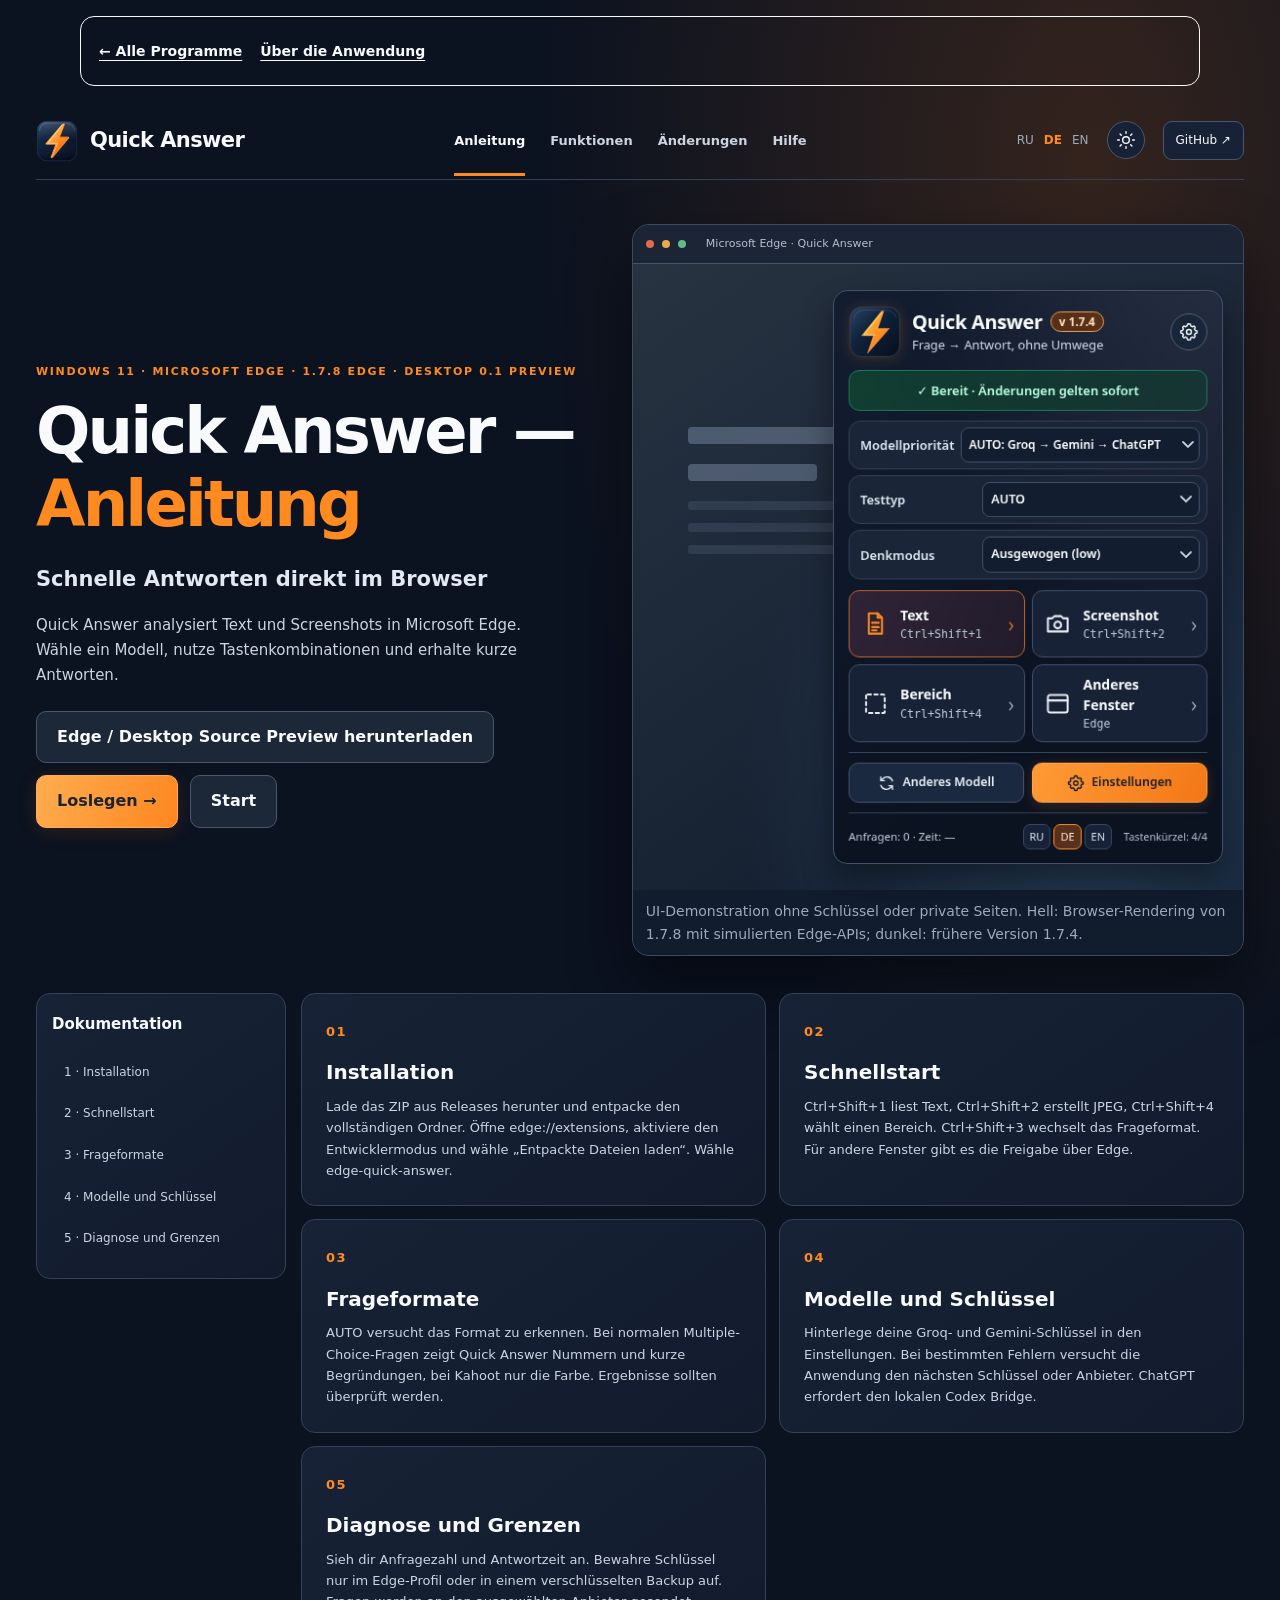
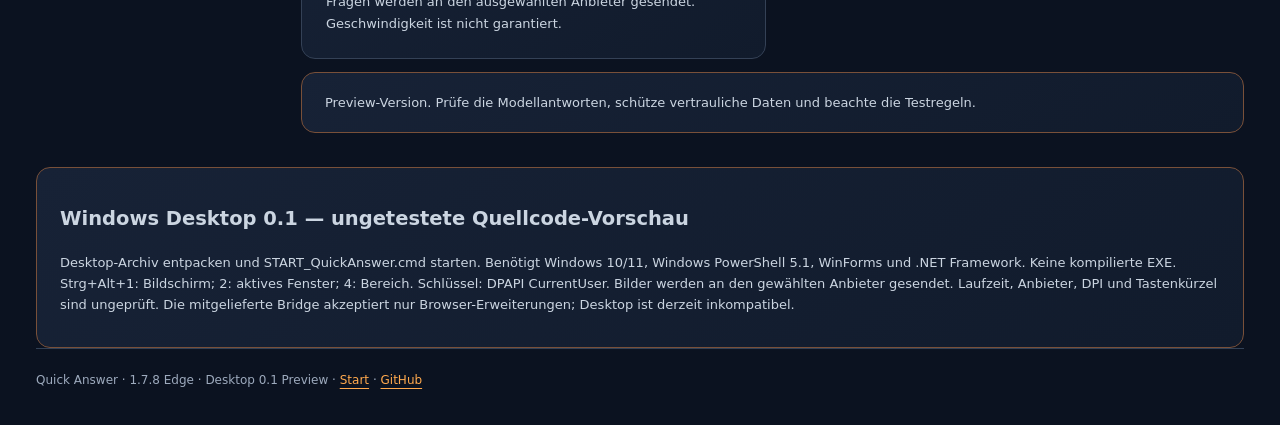
==== docs/Guide-de.html @ b9d73f93 "Keep guide generation stable across repeated builds" ====
<!doctype html><html lang="de" data-theme="dark"><head><meta charset="utf-8"><meta name="viewport" content="width=device-width,initial-scale=1"><meta name="color-scheme" content="dark light"><meta name="description" content="Quick Answer: Microsoft Edge browser assistant with Groq, Gemini and optional Codex fallback."><title>Quick Answer — Anleitung</title><link rel="icon" href="assets/app-icon.png"><link rel="stylesheet" href="assets/site.css?v=20261015-corners"><link rel="stylesheet" href="guide-polish.css?v=20261022"></head><body>
<!-- guide-polish:start --><aside class="guide-tools"><nav aria-label="Navigation"><a href="https://popovantondev.github.io/popovantondev/index-de.html">← Alle Programme</a><a href="index-de.html">Über die Anwendung</a></nav></aside><!-- guide-polish:end -->
<div class="shell"><nav class="site-nav" aria-label="Navigation"><a class="logo" href="index-de.html"><img src="assets/app-icon.png" alt=""><span>Quick Answer</span></a><div class="nav-links"><a href="Guide-de.html" aria-current="page">Anleitung</a><a href="index-de.html#features" >Funktionen</a><a href="https://github.com/popovantondev/QuickAnswer/blob/main/CHANGELOG.md">Änderungen</a><a href="https://github.com/popovantondev/QuickAnswer/issues">Hilfe</a></div><div class="nav-right"><div class="languages"><a href="Guide-ru.html" lang="ru" >RU</a><a href="Guide-de.html" lang="de" aria-current="page">DE</a><a href="Guide-en.html" lang="en" >EN</a></div><button type="button" id="theme-toggle" aria-label="Toggle theme"><svg class="theme-sun" viewBox="0 0 24 24" fill="none" stroke="currentColor" stroke-width="1.7" stroke-linecap="round" aria-hidden="true"><circle cx="12" cy="12" r="4"/><path d="M12 2v2m0 16v2M2 12h2m16 0h2M4.93 4.93l1.42 1.42m11.3 11.3 1.42 1.42M4.93 19.07l1.42-1.42m11.3-11.3 1.42-1.42"/></svg><svg class="theme-moon" viewBox="0 0 24 24" fill="none" stroke="currentColor" stroke-width="1.7" stroke-linecap="round" stroke-linejoin="round" aria-hidden="true"><path d="M20.6 14.1A8.8 8.8 0 0 1 9.9 3.4 8.8 8.8 0 1 0 20.6 14.1Z"/></svg></button><a class="github" href="https://github.com/popovantondev/QuickAnswer">GitHub ↗</a></div></nav><main><section class="hero hero-guide"><div class="hero-copy"><p class="eyebrow">Windows 11 · Microsoft Edge · 1.7.8 Edge · Desktop 0.1 Preview</p><h1>Quick Answer —<br><em>Anleitung</em></h1><p class="subtitle">Schnelle Antworten direkt im Browser</p><p class="intro">Quick Answer analysiert Text und Screenshots in Microsoft Edge. Wähle ein Modell, nutze Tastenkombinationen und erhalte kurze Antworten.</p><div class="cta-row"><a class="cta secondary" href="https://github.com/popovantondev/QuickAnswer/releases/tag/v1.7.8-desktop-0.1-preview">Edge / Desktop Source Preview herunterladen</a><a class="cta primary" href="#step-1">Loslegen →</a><a class="cta secondary" href="index-de.html">Start</a></div></div><figure class="browser-preview"><div class="browser-top"><i></i><i></i><i></i><span>Microsoft Edge · Quick Answer</span></div><div class="browser-background"><div class="fake-page"><div class="fake-bar"></div><div class="fake-bar short"></div><div class="fake-line"></div><div class="fake-line"></div><div class="fake-line short"></div></div><div class="popup-preview"><img class="preview-dark" loading="lazy" src="assets/screenshots/popup-de.png" alt="Quick Answer popup de"><img class="preview-light" loading="lazy" src="assets/screenshots/popup-de-light.png" alt="Quick Answer popup de"></div></div><figcaption>UI-Demonstration ohne Schlüssel oder private Seiten. Hell: Browser-Rendering von 1.7.8 mit simulierten Edge-APIs; dunkel: frühere Version 1.7.4.</figcaption></figure></section><div class="guide-layout"><aside class="toc guide-toc"><h3>Dokumentation</h3><a href="#step-1">1 · Installation</a><a href="#step-2">2 · Schnellstart</a><a href="#step-3">3 · Frageformate</a><a href="#step-4">4 · Modelle und Schlüssel</a><a href="#step-5">5 · Diagnose und Grenzen</a></aside><div class="steps"><section class="guide-step" id="step-1"><span class="step-number">01</span><h2 id="section-1">Installation</h2><p>Lade das ZIP aus Releases herunter und entpacke den vollständigen Ordner. Öffne edge://extensions, aktiviere den Entwicklermodus und wähle „Entpackte Dateien laden“. Wähle edge-quick-answer.</p></section><section class="guide-step" id="step-2"><span class="step-number">02</span><h2 id="section-2">Schnellstart</h2><p>Ctrl+Shift+1 liest Text, Ctrl+Shift+2 erstellt JPEG, Ctrl+Shift+4 wählt einen Bereich. Ctrl+Shift+3 wechselt das Frageformat. Für andere Fenster gibt es die Freigabe über Edge.</p></section><section class="guide-step" id="step-3"><span class="step-number">03</span><h2 id="section-3">Frageformate</h2><p>AUTO versucht das Format zu erkennen. Bei normalen Multiple-Choice-Fragen zeigt Quick Answer Nummern und kurze Begründungen, bei Kahoot nur die Farbe. Ergebnisse sollten überprüft werden.</p></section><section class="guide-step" id="step-4"><span class="step-number">04</span><h2 id="section-4">Modelle und Schlüssel</h2><p>Hinterlege deine Groq- und Gemini-Schlüssel in den Einstellungen. Bei bestimmten Fehlern versucht die Anwendung den nächsten Schlüssel oder Anbieter. ChatGPT erfordert den lokalen Codex Bridge.</p></section><section class="guide-step" id="step-5"><span class="step-number">05</span><h2 id="section-5">Diagnose und Grenzen</h2><p>Sieh dir Anfragezahl und Antwortzeit an. Bewahre Schlüssel nur im Edge-Profil oder in einem verschlüsselten Backup auf. Fragen werden an den ausgewählten Anbieter gesendet. Geschwindigkeit ist nicht garantiert.</p></section><div class="notice">Preview-Version. Prüfe die Modellantworten, schütze vertrauliche Daten und beachte die Testregeln.</div></div></div><section class="notice"><h2 id="section-6">Windows Desktop 0.1 — ungetestete Quellcode-Vorschau</h2><p>Desktop-Archiv entpacken und START_QuickAnswer.cmd starten. Benötigt Windows 10/11, Windows PowerShell 5.1, WinForms und .NET Framework. Keine kompilierte EXE. Strg+Alt+1: Bildschirm; 2: aktives Fenster; 4: Bereich. Schlüssel: DPAPI CurrentUser. Bilder werden an den gewählten Anbieter gesendet. Laufzeit, Anbieter, DPI und Tastenkürzel sind ungeprüft. Die mitgelieferte Bridge akzeptiert nur Browser-Erweiterungen; Desktop ist derzeit inkompatibel.</p></section></main><footer>Quick Answer · 1.7.8 Edge · Desktop 0.1 Preview · <a href="index-de.html">Start</a> · <a href="https://github.com/popovantondev/QuickAnswer">GitHub</a></footer></div><script src="assets/site.js"></script></body></html>
---- docs/assets/site.css ----
/* Quick Answer Orange Pulse · GitHub Pages, responsive RU/DE/EN */
:root{color-scheme:dark;--bg:#0b1220;--panel:#111c2e;--text:#f8fafc;--muted:#cbd5e1;--secondary:#9daabd;--line:#324156;--accent:#ff8a1f;--glow:#ffa94d}*{box-sizing:border-box}html{scroll-behavior:smooth}body{margin:0;background:radial-gradient(ellipse at 85% 8%,#34231d 0,transparent 36%),#0b1220;color:var(--text);font:16px/1.64 "Segoe UI Variable",Segoe UI,system-ui,sans-serif}a{color:var(--glow);text-underline-offset:4px}.shell{max-width:1380px;padding:0 36px;margin:auto}.site-nav{display:flex;align-items:center;justify-content:space-between;gap:22px;min-height:78px;border-bottom:1px solid var(--line)}.logo{display:flex;align-items:center;gap:12px;color:var(--text);text-decoration:none;font-size:21px;font-weight:770;letter-spacing:-.6px}.logo img{width:42px;height:42px}.nav-links,.nav-right,.languages{display:flex;align-items:center;gap:25px}.nav-links a{color:var(--muted);text-decoration:none;font-weight:550;font-size:13px}.nav-links a[aria-current]{color:var(--text);border-bottom:3px solid var(--accent);padding:25px 0 22px}.languages{gap:10px}.languages a{color:var(--secondary);font-size:12px;text-decoration:none}.languages a[aria-current]{color:var(--accent);font-weight:800}.nav-right{gap:18px}.nav-right button,.github{padding:9px 12px;border-radius:9px;border:1px solid #4b586b;background:#182237;color:var(--text);font:inherit;font-size:12px;text-decoration:none;cursor:pointer}.nav-right button{font-size:16px}.hero{padding:57px 0 36px;display:grid;grid-template-columns: minmax(0,.95fr) minmax(0,1.05fr);gap:42px;align-items:center}.eyebrow{font-size:11px;font-weight:850;letter-spacing:.15em;color:var(--accent);text-transform:uppercase}h1{font-size:clamp(38px,5vw,66px);line-height:1.13;letter-spacing:-.045em;margin:14px 0 22px;font-weight:800}h1 em{font-style:normal;color:var(--accent)}.subtitle{font-size:21px;font-weight:630;color:#e2e9f2;margin:0 0 17px}.intro{font-size:15px;color:var(--muted);margin:0;max-width:53ch}.cta-row{display:flex;gap:10px;align-items:center;flex-wrap:wrap;margin-top:24px}.cta{display:inline-flex;justify-content:center;align-items:center;gap:6px;padding:12px 20px;text-decoration:none;font-weight:760;border-radius:10px;border:1px solid #49576a}.cta.primary{background:linear-gradient(110deg,#ffad4f,#ff8620);color:#1b2432;border-color:#ffaa54;box-shadow:0 4px 20px #ff790d24}.cta.secondary{background:#1c2738;color:var(--text)}.small-note{color:var(--secondary);font-size:11px;max-width:62ch;margin-top:17px}.browser-preview{margin:0;border:1px solid #3f4b5c;border-radius:17px;overflow:hidden;background:#142136;box-shadow:0 28px 56px #02050b90}.browser-top{display:flex;align-items:center;gap:8px;border-bottom:1px solid #455168;height:39px;padding:0 13px;background:#1b2535}.browser-top i{border-radius:50%;width:8px;height:8px;background:#e56a49}.browser-top i:nth-child(2){background:#e8ab46}.browser-top i:nth-child(3){background:#60bc87}.browser-top span{margin-left:12px;font-size:11px;color:#b4bfd1}.browser-background{position:relative;min-height:450px;padding:26px 20px;display:flex;justify-content:flex-end;align-items:center;background:radial-gradient(ellipse at 75% 85%,#273e59,transparent 55%),linear-gradient(145deg,#283342,#0d1829)}.browser-background>img{width: min(390px,77%);height:auto;border-radius:12px;box-shadow:0 16px 30px #0006;z-index:1}.fake-page{position:absolute;left:9%;top:26%;width:47%;opacity:.55}.fake-bar{height:17px;border-radius:4px;background:#71819a;max-width:82%;margin-bottom:20px}.fake-bar.short{width:45%}.fake-line{height:9px;margin-bottom:13px;background:#62738c;opacity:.45;border-radius:3px}.fake-line.short{width:60%}figcaption{font-size:10px;color:var(--secondary);padding:10px 13px;background:#111c2d}.features{display:grid;grid-template-columns:repeat(5,minmax(0,1fr));gap:12px;padding:23px 0 30px}.feature-card,.toc,.intro-card,.guide-step,.notice{background:linear-gradient(145deg,#172236,#111b2c);border:1px solid #344156;border-radius:14px}.feature-card{padding:22px;min-height:195px;position:relative}.feature-icon{display:flex;align-items:center;justify-content:center;width:38px;height:38px;border-radius:9px;color:var(--accent);font-size:26px;background:#332622}.feature-card h3{font-size:15px;margin:14px 0 8px}.feature-card p{font-size:12px;color:var(--muted);margin:0}.feature-arrow{position:absolute;bottom:13px;right:17px;color:var(--secondary);font-size:22px}.home-docs,.guide-layout{display:grid;grid-template-columns:250px minmax(0,1fr);gap:15px;margin:1px 0 34px}.toc{padding:18px 15px;align-self:start}.toc h3{font-size:15px;margin:0 0 15px}.toc a{display:block;border-radius:8px;padding:11px 12px;text-decoration:none;font-size:12px;color:var(--muted)}.toc a:hover,.toc a:focus-visible{background:#3a2b2b;color:var(--glow)}.intro-card{padding:25px 29px}.intro-card h2{font-size:30px;margin:7px 0 12px}.intro-card p{font-size:14px;color:var(--muted)}.intro-card .cta{margin-top:13px}.hero-guide{padding-top:44px}.guide-toc{position:sticky;top:12px}.steps{display:grid;grid-template-columns:1fr 1fr;gap:13px}.guide-step{padding:24px;scroll-margin-top:28px}.guide-step h2{font-size:20px;margin:12px 0 7px}.guide-step p{font-size:13px;color:var(--muted);margin:0}.step-number{color:var(--orange,#ff8a1f);font-size:13px;font-weight:850;letter-spacing:.12em}.notice{padding:19px 23px;grid-column:1/-1;color:var(--muted);font-size:13px;border-color:#795039}footer{border-top:1px solid var(--line);color:var(--secondary);font-size:12px;padding:22px 0 34px}button:focus-visible,a:focus-visible{outline:2px solid var(--glow);outline-offset:4px}html[data-theme=light]{color-scheme:light;--bg:#f2f4f8;--panel:#fff;--text:#172236;--muted:#48576c;--secondary:#66758a;--line:#c5ceda}html[data-theme=light] body{background:#f3f5f9}html[data-theme=light] .subtitle{color:#293a51}html[data-theme=light] .feature-card,html[data-theme=light] .toc,html[data-theme=light] .intro-card,html[data-theme=light] .guide-step,html[data-theme=light] .notice{background:#fff;border-color:#d6dce5}html[data-theme=light] .site-nav .nav-links a{color:#42526b}html[data-theme=light] .site-nav .nav-links a[aria-current]{color:#172236}html[data-theme=light] .github,html[data-theme=light] .nav-right button{background:#fff;color:#24374f;border-color:#bec7d4}html[data-theme=light] .cta.secondary{background:#fff;color:#1e3049}html[data-theme=light] .feature-icon{background:#fff0df}html[data-theme=light] .toc a:hover{background:#fff0e0}html[data-theme=light] .intro-card h2{color:#192b41}@media(max-width:1120px){.features{grid-template-columns:repeat(3,minmax(0,1fr))}.site-nav{flex-wrap:wrap;padding:12px 0}.hero{gap:25px}.browser-background{min-height:340px}}@media(max-width:800px){.shell{padding:0 20px}.hero{grid-template-columns:1fr;padding-top:35px}.hero .browser-preview{max-width:590px}.features{grid-template-columns:repeat(2,minmax(0,1fr))}.home-docs,.guide-layout{grid-template-columns:1fr}.guide-toc{position:static}.nav-links{order:3;width:100%;justify-content:center}}@media(max-width:510px){.shell{padding:0 15px}.nav-links{gap:14px}.nav-links a{font-size:11px}.nav-right{gap:7px}.hero .browser-preview{display:none}.hero{padding-top:30px}.features,.steps{grid-template-columns:1fr}.notice{grid-column:auto}h1{font-size:40px}.feature-card{min-height:125px}}@media(prefers-reduced-motion:reduce){html{scroll-behavior:auto}}

/* Theme control and theme-matched demonstration frame. */
.nav-right #theme-toggle{display:grid;place-items:center;width:38px;height:38px;padding:0;border-radius:50%;transition:color .18s,background .18s,border-color .18s,transform .18s}
#theme-toggle svg{width:20px;height:20px;grid-area:1/1}
#theme-toggle:hover{color:var(--accent);border-color:var(--accent);transform:translateY(-1px)}
#theme-toggle .theme-moon{display:none}
.browser-background>.preview-light{display:none}
html[data-theme=light] #theme-toggle .theme-sun{display:none}
html[data-theme=light] #theme-toggle .theme-moon{display:block}
html[data-theme=light] .browser-background>.preview-dark{display:none}
html[data-theme=light] .browser-background>.preview-light{display:block}
html[data-theme=light] .browser-preview{background:#fff;border-color:#c8d1df;box-shadow:0 20px 48px #23364b16}
html[data-theme=light] .browser-top{background:#f8fafc;border-color:#d7dfea}
html[data-theme=light] .browser-top span{color:#596a80}
html[data-theme=light] .browser-background{background:radial-gradient(ellipse at 75% 85%,#fff4e4,transparent 65%),linear-gradient(145deg,#edf1f7,#fff)}
html[data-theme=light] .fake-bar{background:#bdc8d8}
html[data-theme=light] .fake-line{background:#c8d2df}
html[data-theme=light] figcaption{background:#f8fafc;color:#596a80}
html[data-theme=light] .browser-background>img{box-shadow:0 12px 28px #20345016}
@media(prefers-reduced-motion:reduce){.nav-right #theme-toggle{transition:none}}

/* A single clipped frame draws all four corners above both screenshot variants. */
.browser-background>.popup-preview{position:relative;width:min(390px,77%);flex:none;z-index:1;overflow:hidden;border-radius:14px;background:#172238;box-shadow:0 16px 30px #0006;isolation:isolate}
.popup-preview::after{content:"";position:absolute;inset:0;border:1px solid #43516a;border-radius:inherit;pointer-events:none;z-index:2}
.popup-preview>img{display:block;width:calc(100% + 2px);max-width:none;height:auto;margin:-1px;border-radius:0;box-shadow:none}
.popup-preview>.preview-light{display:none}
html[data-theme=light] .popup-preview{background:#f3f5f9;box-shadow:0 12px 28px #20345016}
html[data-theme=light] .popup-preview::after{border-color:#c5ceda}
html[data-theme=light] .popup-preview>.preview-dark{display:none}
html[data-theme=light] .popup-preview>.preview-light{display:block}

/* Responsive presentation polish. */

.cta-row{gap:12px}.cta-row a{min-height:44px;white-space:normal;overflow-wrap:anywhere}.small-note,figcaption{font-size:14px;line-height:1.6}.nav-links{flex-wrap:wrap}.site-nav>*{min-width:0}.hero-copy{min-width:0}.notice{overflow-wrap:anywhere;scroll-margin-top:24px}.notice .cta{margin-top:12px}
@media(max-width:800px){.site-nav{flex-wrap:wrap;gap:16px}.nav-right{flex-wrap:wrap}.hero h1{overflow-wrap:anywhere}.nav-links a{min-height:44px;display:inline-flex;align-items:center}}
---- docs/guide-polish.css ----
.guide-tools{box-sizing:border-box;max-width:1120px;margin:16px auto;padding:12px 18px;font:14px/1.6 system-ui,sans-serif;border:1px solid currentColor;border-radius:14px;color:inherit}
.guide-tools nav{display:flex;gap:10px 18px;align-items:center;flex-wrap:wrap;background:none;padding:0;margin:0}
.guide-tools a{display:inline-flex;align-items:center;min-height:44px;color:inherit;background:transparent;text-underline-offset:4px;font-weight:600}
.guide-tools details{margin-top:8px}.guide-tools summary{cursor:pointer;min-height:44px;display:list-item;line-height:44px}.guide-tools ol{display:grid;grid-template-columns:repeat(2,minmax(0,1fr));gap:4px 24px;margin:8px 0;padding-left:22px}.guide-tools li{min-width:0;overflow-wrap:anywhere}
body img{max-width:100%;height:auto}body pre{max-width:100%;overflow:auto}body code{overflow-wrap:anywhere}body table{display:block;max-width:100%;overflow-x:auto}body h1,body h2,body h3,body p,body li{overflow-wrap:anywhere}
a:focus-visible,button:focus-visible,summary:focus-visible,input:focus-visible{outline:3px solid #e88930;outline-offset:4px}
.guide-full-image{display:block;max-width:100%;text-align:center}.guide-full-image img{object-fit:contain}
@media(max-width:760px){.guide-tools{margin:12px 14px;padding:10px 14px}.guide-tools ol{grid-template-columns:1fr}body .top{flex-wrap:wrap}body .hero figure{display:block!important}}
@media(prefers-reduced-motion:reduce){html{scroll-behavior:auto!important}*,*:before,*:after{animation:none!important;transition:none!important}}
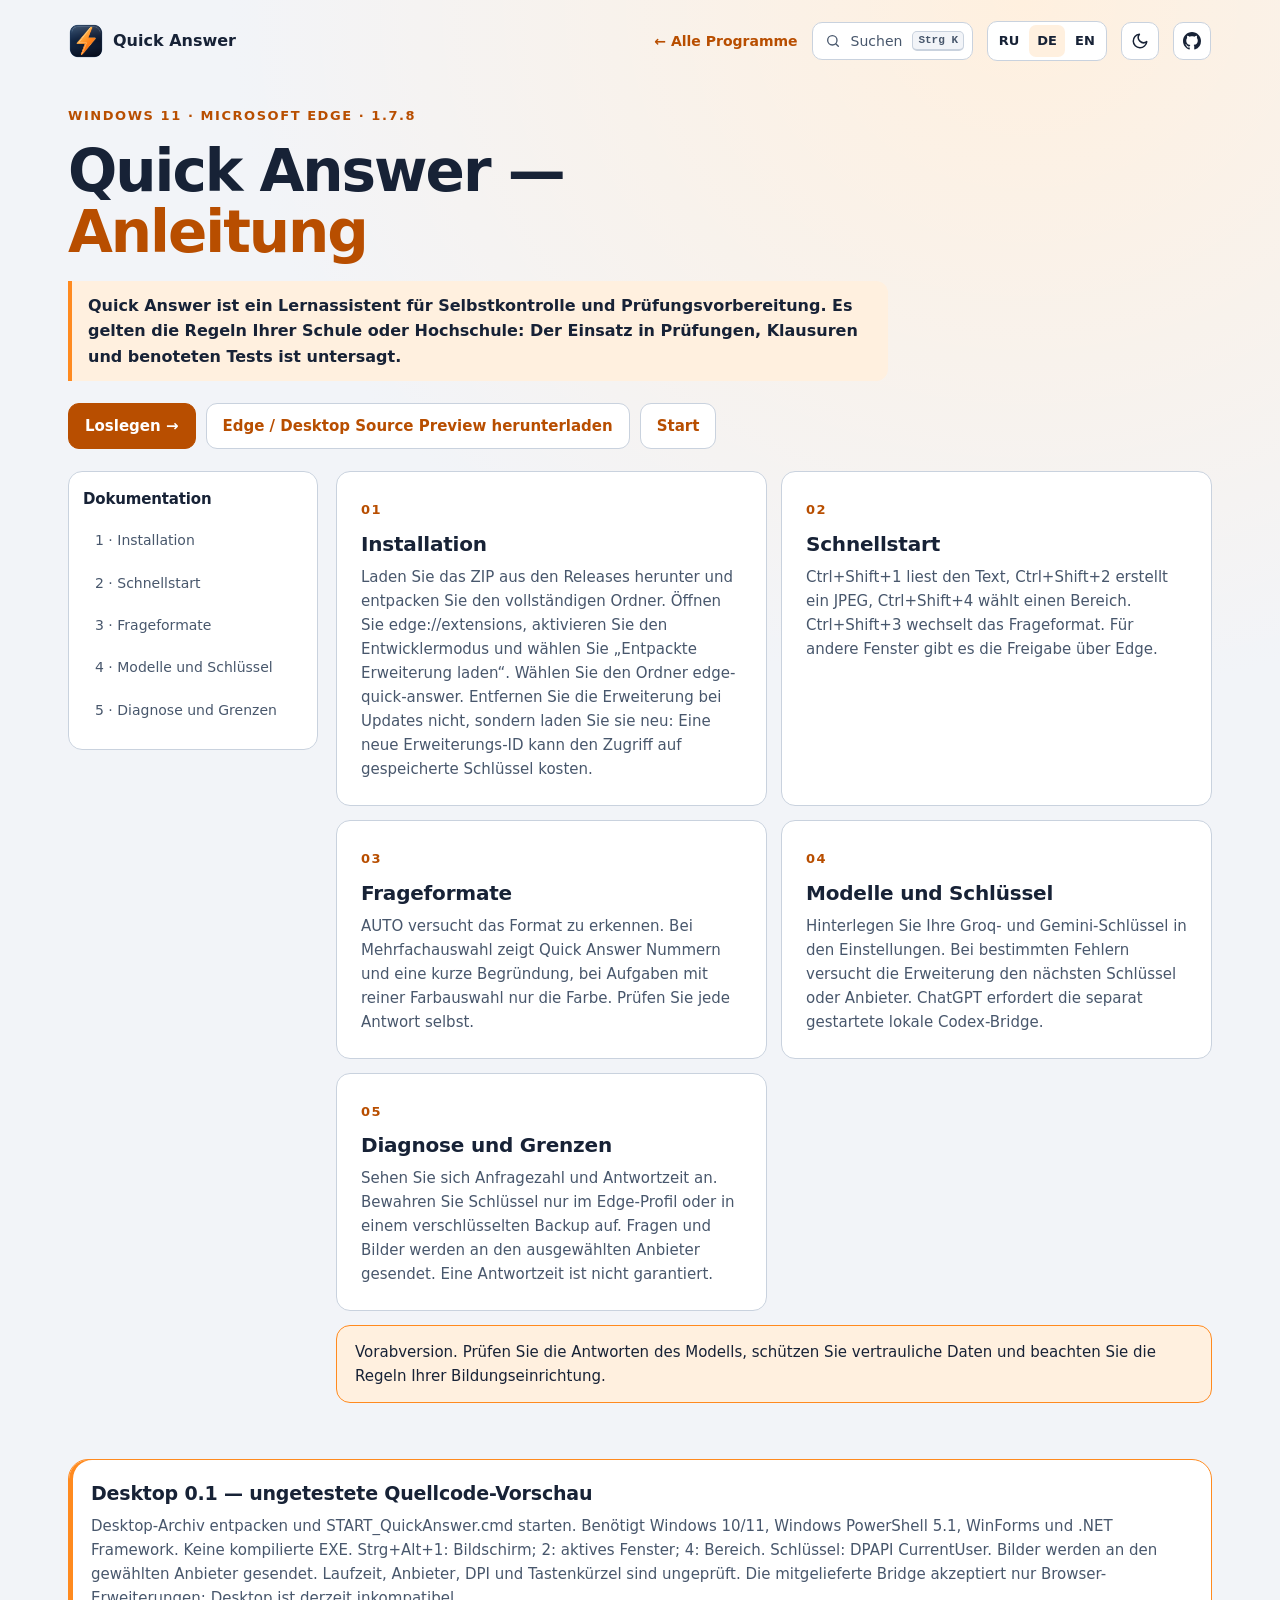
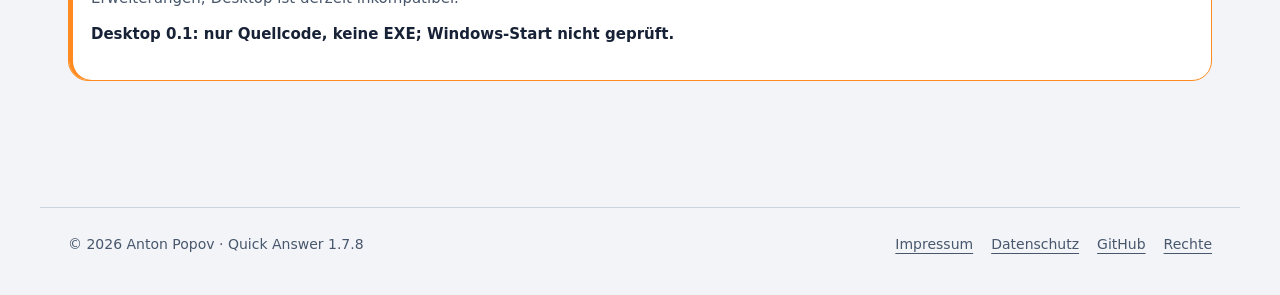
==== commit 993b71ba: "Polish project site and documentation - German root pages (index.html, README.md), English and Russi" ====
--- a/docs/Guide-de.html
+++ b/docs/Guide-de.html
@@ -1,3 +1,29 @@
-<!doctype html><html lang="de" data-theme="dark"><head><meta charset="utf-8"><meta name="viewport" content="width=device-width,initial-scale=1"><meta name="color-scheme" content="dark light"><meta name="description" content="Quick Answer: Microsoft Edge browser assistant with Groq, Gemini and optional Codex fallback."><title>Quick Answer — Anleitung</title><link rel="icon" href="assets/app-icon.png"><link rel="stylesheet" href="assets/site.css?v=20261015-corners"><link rel="stylesheet" href="guide-polish.css?v=20261022"></head><body>
-<!-- guide-polish:start --><aside class="guide-tools"><nav aria-label="Navigation"><a href="https://popovantondev.github.io/popovantondev/index-de.html">← Alle Programme</a><a href="index-de.html">Über die Anwendung</a></nav></aside><!-- guide-polish:end -->
-<div class="shell"><nav class="site-nav" aria-label="Navigation"><a class="logo" href="index-de.html"><img src="assets/app-icon.png" alt=""><span>Quick Answer</span></a><div class="nav-links"><a href="Guide-de.html" aria-current="page">Anleitung</a><a href="index-de.html#features" >Funktionen</a><a href="https://github.com/popovantondev/QuickAnswer/blob/main/CHANGELOG.md">Änderungen</a><a href="https://github.com/popovantondev/QuickAnswer/issues">Hilfe</a></div><div class="nav-right"><div class="languages"><a href="Guide-ru.html" lang="ru" >RU</a><a href="Guide-de.html" lang="de" aria-current="page">DE</a><a href="Guide-en.html" lang="en" >EN</a></div><button type="button" id="theme-toggle" aria-label="Toggle theme"><svg class="theme-sun" viewBox="0 0 24 24" fill="none" stroke="currentColor" stroke-width="1.7" stroke-linecap="round" aria-hidden="true"><circle cx="12" cy="12" r="4"/><path d="M12 2v2m0 16v2M2 12h2m16 0h2M4.93 4.93l1.42 1.42m11.3 11.3 1.42 1.42M4.93 19.07l1.42-1.42m11.3-11.3 1.42-1.42"/></svg><svg class="theme-moon" viewBox="0 0 24 24" fill="none" stroke="currentColor" stroke-width="1.7" stroke-linecap="round" stroke-linejoin="round" aria-hidden="true"><path d="M20.6 14.1A8.8 8.8 0 0 1 9.9 3.4 8.8 8.8 0 1 0 20.6 14.1Z"/></svg></button><a class="github" href="https://github.com/popovantondev/QuickAnswer">GitHub ↗</a></div></nav><main><section class="hero hero-guide"><div class="hero-copy"><p class="eyebrow">Windows 11 · Microsoft Edge · 1.7.8 Edge · Desktop 0.1 Preview</p><h1>Quick Answer —<br><em>Anleitung</em></h1><p class="subtitle">Schnelle Antworten direkt im Browser</p><p class="intro">Quick Answer analysiert Text und Screenshots in Microsoft Edge. Wähle ein Modell, nutze Tastenkombinationen und erhalte kurze Antworten.</p><div class="cta-row"><a class="cta secondary" href="https://github.com/popovantondev/QuickAnswer/releases/tag/v1.7.8-desktop-0.1-preview">Edge / Desktop Source Preview herunterladen</a><a class="cta primary" href="#step-1">Loslegen →</a><a class="cta secondary" href="index-de.html">Start</a></div></div><figure class="browser-preview"><div class="browser-top"><i></i><i></i><i></i><span>Microsoft Edge · Quick Answer</span></div><div class="browser-background"><div class="fake-page"><div class="fake-bar"></div><div class="fake-bar short"></div><div class="fake-line"></div><div class="fake-line"></div><div class="fake-line short"></div></div><div class="popup-preview"><img class="preview-dark" loading="lazy" src="assets/screenshots/popup-de.png" alt="Quick Answer popup de"><img class="preview-light" loading="lazy" src="assets/screenshots/popup-de-light.png" alt="Quick Answer popup de"></div></div><figcaption>UI-Demonstration ohne Schlüssel oder private Seiten. Hell: Browser-Rendering von 1.7.8 mit simulierten Edge-APIs; dunkel: frühere Version 1.7.4.</figcaption></figure></section><div class="guide-layout"><aside class="toc guide-toc"><h3>Dokumentation</h3><a href="#step-1">1 · Installation</a><a href="#step-2">2 · Schnellstart</a><a href="#step-3">3 · Frageformate</a><a href="#step-4">4 · Modelle und Schlüssel</a><a href="#step-5">5 · Diagnose und Grenzen</a></aside><div class="steps"><section class="guide-step" id="step-1"><span class="step-number">01</span><h2 id="section-1">Installation</h2><p>Lade das ZIP aus Releases herunter und entpacke den vollständigen Ordner. Öffne edge://extensions, aktiviere den Entwicklermodus und wähle „Entpackte Dateien laden“. Wähle edge-quick-answer.</p></section><section class="guide-step" id="step-2"><span class="step-number">02</span><h2 id="section-2">Schnellstart</h2><p>Ctrl+Shift+1 liest Text, Ctrl+Shift+2 erstellt JPEG, Ctrl+Shift+4 wählt einen Bereich. Ctrl+Shift+3 wechselt das Frageformat. Für andere Fenster gibt es die Freigabe über Edge.</p></section><section class="guide-step" id="step-3"><span class="step-number">03</span><h2 id="section-3">Frageformate</h2><p>AUTO versucht das Format zu erkennen. Bei normalen Multiple-Choice-Fragen zeigt Quick Answer Nummern und kurze Begründungen, bei Kahoot nur die Farbe. Ergebnisse sollten überprüft werden.</p></section><section class="guide-step" id="step-4"><span class="step-number">04</span><h2 id="section-4">Modelle und Schlüssel</h2><p>Hinterlege deine Groq- und Gemini-Schlüssel in den Einstellungen. Bei bestimmten Fehlern versucht die Anwendung den nächsten Schlüssel oder Anbieter. ChatGPT erfordert den lokalen Codex Bridge.</p></section><section class="guide-step" id="step-5"><span class="step-number">05</span><h2 id="section-5">Diagnose und Grenzen</h2><p>Sieh dir Anfragezahl und Antwortzeit an. Bewahre Schlüssel nur im Edge-Profil oder in einem verschlüsselten Backup auf. Fragen werden an den ausgewählten Anbieter gesendet. Geschwindigkeit ist nicht garantiert.</p></section><div class="notice">Preview-Version. Prüfe die Modellantworten, schütze vertrauliche Daten und beachte die Testregeln.</div></div></div><section class="notice"><h2 id="section-6">Windows Desktop 0.1 — ungetestete Quellcode-Vorschau</h2><p>Desktop-Archiv entpacken und START_QuickAnswer.cmd starten. Benötigt Windows 10/11, Windows PowerShell 5.1, WinForms und .NET Framework. Keine kompilierte EXE. Strg+Alt+1: Bildschirm; 2: aktives Fenster; 4: Bereich. Schlüssel: DPAPI CurrentUser. Bilder werden an den gewählten Anbieter gesendet. Laufzeit, Anbieter, DPI und Tastenkürzel sind ungeprüft. Die mitgelieferte Bridge akzeptiert nur Browser-Erweiterungen; Desktop ist derzeit inkompatibel.</p></section></main><footer>Quick Answer · 1.7.8 Edge · Desktop 0.1 Preview · <a href="index-de.html">Start</a> · <a href="https://github.com/popovantondev/QuickAnswer">GitHub</a></footer></div><script src="assets/site.js"></script></body></html>+<!doctype html>
+<html lang="de"><head><meta charset="utf-8"><meta name="viewport" content="width=device-width,initial-scale=1"><meta name="color-scheme" content="light dark"><meta name="description" content="Quick Answer ist ein Lernassistent für Selbstkontrolle und Prüfungsvorbereitung in Microsoft Edge."><title>Quick Answer — Anleitung</title>
+<link rel="icon" href="assets/app-icon.png">
+<script src="assets/kit/kit-theme.js"></script>
+<link rel="stylesheet" href="assets/kit/kit.css?v=2026.11.05-1">
+<link rel="stylesheet" href="assets/site.css?v=2026.11.05-1">
+<script src="assets/kit/programs.js?v=2026.11.05-1" defer></script>
+<script src="assets/kit/kit.js?v=2026.11.05-1" defer></script>
+</head>
+<body class="ppk-page">
+<a class="ppk-skip" href="#main">Zum Inhalt</a>
+<div class="ppk-nav-wrap" id="ppk-nav-wrap">
+<nav class="ppk-nav" aria-label="Hauptnavigation"><a class="ppk-brand" href="index.html"><img src="assets/app-icon.png" alt="" width="34" height="34"><span>Quick Answer</span></a><span class="ppk-spacer"></span><a class="ppk-back" href="https://popovantondev.github.io/popovantondev/index.html">← Alle Programme</a><button class="ppk-search-btn" type="button" data-ppk-open-search aria-label="Programme durchsuchen"><span>Suchen</span><kbd>Strg K</kbd></button><div class="ppk-langs"><a href="Guide-ru.html" lang="ru" hreflang="ru">RU</a><a href="Guide-de.html" lang="de" hreflang="de" aria-current="page">DE</a><a href="Guide-en.html" lang="en" hreflang="en">EN</a></div><button class="ppk-icon-btn ppk-theme-btn" type="button" data-ppk-theme aria-label="Farbschema wechseln"></button><a class="ppk-icon-btn ppk-gh-btn" href="https://github.com/popovantondev/QuickAnswer" aria-label="GitHub"></a></nav>
+</div>
+<main class="ppk-shell qa-guide" id="main">
+<header class="qa-guide-head"><p class="qa-kicker">Windows 11 · Microsoft Edge · 1.7.8</p>
+<h1>Quick Answer —<br><em>Anleitung</em></h1>
+<p class="qa-rules">Quick Answer ist ein Lernassistent für Selbstkontrolle und Prüfungsvorbereitung. Es gelten die Regeln Ihrer Schule oder Hochschule: Der Einsatz in Prüfungen, Klausuren und benoteten Tests ist untersagt.</p>
+<div class="ppk-actions"><a class="ppk-btn ppk-btn-primary" href="#step-1">Loslegen →</a><a class="ppk-btn" href="https://github.com/popovantondev/QuickAnswer/releases/tag/v1.7.8-desktop-0.1-preview">Edge / Desktop Source Preview herunterladen</a><a class="ppk-btn" href="index.html">Start</a></div></header>
+<div class="qa-guide-layout"><aside class="qa-toc" aria-label="Dokumentation"><h2>Dokumentation</h2><a href="#step-1">1 · Installation</a><a href="#step-2">2 · Schnellstart</a><a href="#step-3">3 · Frageformate</a><a href="#step-4">4 · Modelle und Schlüssel</a><a href="#step-5">5 · Diagnose und Grenzen</a></aside>
+<div class="qa-steps"><section class="qa-step" id="step-1"><span class="qa-step-no">01</span><h2>Installation</h2><p>Laden Sie das ZIP aus den Releases herunter und entpacken Sie den vollständigen Ordner. Öffnen Sie edge://extensions, aktivieren Sie den Entwicklermodus und wählen Sie „Entpackte Erweiterung laden“. Wählen Sie den Ordner edge-quick-answer. Entfernen Sie die Erweiterung bei Updates nicht, sondern laden Sie sie neu: Eine neue Erweiterungs-ID kann den Zugriff auf gespeicherte Schlüssel kosten.</p></section><section class="qa-step" id="step-2"><span class="qa-step-no">02</span><h2>Schnellstart</h2><p>Ctrl+Shift+1 liest den Text, Ctrl+Shift+2 erstellt ein JPEG, Ctrl+Shift+4 wählt einen Bereich. Ctrl+Shift+3 wechselt das Frageformat. Für andere Fenster gibt es die Freigabe über Edge.</p></section><section class="qa-step" id="step-3"><span class="qa-step-no">03</span><h2>Frageformate</h2><p>AUTO versucht das Format zu erkennen. Bei Mehrfachauswahl zeigt Quick Answer Nummern und eine kurze Begründung, bei Aufgaben mit reiner Farbauswahl nur die Farbe. Prüfen Sie jede Antwort selbst.</p></section><section class="qa-step" id="step-4"><span class="qa-step-no">04</span><h2>Modelle und Schlüssel</h2><p>Hinterlegen Sie Ihre Groq- und Gemini-Schlüssel in den Einstellungen. Bei bestimmten Fehlern versucht die Erweiterung den nächsten Schlüssel oder Anbieter. ChatGPT erfordert die separat gestartete lokale Codex-Bridge.</p></section><section class="qa-step" id="step-5"><span class="qa-step-no">05</span><h2>Diagnose und Grenzen</h2><p>Sehen Sie sich Anfragezahl und Antwortzeit an. Bewahren Sie Schlüssel nur im Edge-Profil oder in einem verschlüsselten Backup auf. Fragen und Bilder werden an den ausgewählten Anbieter gesendet. Eine Antwortzeit ist nicht garantiert.</p></section><p class="qa-note">Vorabversion. Prüfen Sie die Antworten des Modells, schützen Sie vertrauliche Daten und beachten Sie die Regeln Ihrer Bildungseinrichtung.</p></div></div>
+<section class="ppk-section" id="desktop"><div class="qa-card qa-card-warn"><h2>Desktop 0.1 — ungetestete Quellcode-Vorschau</h2><p>Desktop-Archiv entpacken und START_QuickAnswer.cmd starten. Benötigt Windows 10/11, Windows PowerShell 5.1, WinForms und .NET Framework. Keine kompilierte EXE. Strg+Alt+1: Bildschirm; 2: aktives Fenster; 4: Bereich. Schlüssel: DPAPI CurrentUser. Bilder werden an den gewählten Anbieter gesendet. Laufzeit, Anbieter, DPI und Tastenkürzel sind ungeprüft. Die mitgelieferte Bridge akzeptiert nur Browser-Erweiterungen; Desktop ist derzeit inkompatibel.</p><p><strong>Desktop 0.1: nur Quellcode, keine EXE; Windows-Start nicht geprüft.</strong></p></div></section>
+</main>
+<footer class="ppk-footer">
+<span>© 2026 Anton Popov · Quick Answer 1.7.8</span>
+<nav aria-label="Rechtliches"><a href="https://popovantondev.github.io/popovantondev/impressum.html">Impressum</a><a href="https://popovantondev.github.io/popovantondev/datenschutz.html">Datenschutz</a><a href="https://github.com/popovantondev/QuickAnswer">GitHub</a><a href="https://github.com/popovantondev/QuickAnswer/blob/main/docs/RIGHTS.de.md">Rechte</a></nav>
+</footer>
+</body>
+</html>
--- a/docs/assets/kit/kit.css
+++ b/docs/assets/kit/kit.css
@@ -0,0 +1,244 @@
+/* popovantondev shared kit: tokens, header, search palette, components, footer.
+   Everything is prefixed ppk-. Pages set their accent in their own CSS (see demo.html).
+   Kit tokens have zero specificity (:where), so any page rule overrides them regardless of load order. */
+
+/* ---------- tokens ---------- */
+:where(:root){color-scheme:light;
+  --ppk-bg:#f3f6fb;--ppk-panel:#ffffff;--ppk-ink:#172a42;--ppk-muted:#52647b;--ppk-line:#d9e3ee;
+  --ppk-accent:#0f6f7c;--ppk-accent-ink:#ffffff;--ppk-tint:#e2f2f3;--ppk-hero:#0c3a45;--ppk-hero-end:#1b6b78;
+  --ppk-glass:rgba(255,255,255,.76);--ppk-term:#0f1b26;--ppk-term-ink:#d6e4ef;--ppk-term-ps:#7fd4dc;--ppk-term-ok:#6ee787;--ppk-term-dim:#8fa3b6;
+  --ppk-ok:#15803d;--ppk-ok-bg:#dcfce7;--ppk-ok-fg:#166534;--ppk-warn-bg:#fef3c7;--ppk-warn-fg:#92400e;
+  --ppk-focus:#1a5fd0;--ppk-shadow:0 22px 50px -30px rgba(22,43,72,.35);
+  --ppk-radius-s:8px;--ppk-radius-m:12px;--ppk-radius-l:20px;--ppk-radius-pill:999px;
+  --ppk-font:system-ui,-apple-system,"Segoe UI",sans-serif;--ppk-mono:ui-monospace,"Cascadia Code",Consolas,monospace;--ppk-shell:1200px}
+:where([data-theme="dark"]){color-scheme:dark;
+  --ppk-bg:#0c131b;--ppk-panel:#131d28;--ppk-ink:#e5edf5;--ppk-muted:#9badbf;--ppk-line:#233142;
+  --ppk-accent:#3cc1cc;--ppk-accent-ink:#03262b;--ppk-tint:#11343a;--ppk-hero:#082a32;--ppk-hero-end:#145a65;
+  --ppk-glass:rgba(19,29,40,.76);--ppk-term:#070d13;--ppk-term-ink:#d6e4ef;--ppk-term-ps:#7fd4dc;--ppk-term-ok:#6ee787;--ppk-term-dim:#8fa3b6;
+  --ppk-ok:#4ade80;--ppk-ok-bg:#14532d;--ppk-ok-fg:#bbf7d0;--ppk-warn-bg:#78350f;--ppk-warn-fg:#fde68a;
+  --ppk-focus:#7ab8ff;--ppk-shadow:0 22px 50px -30px rgba(0,0,0,.7)}
+@media (prefers-color-scheme:dark){:where(:root:not([data-theme])){color-scheme:dark;
+  --ppk-bg:#0c131b;--ppk-panel:#131d28;--ppk-ink:#e5edf5;--ppk-muted:#9badbf;--ppk-line:#233142;
+  --ppk-accent:#3cc1cc;--ppk-accent-ink:#03262b;--ppk-tint:#11343a;--ppk-hero:#082a32;--ppk-hero-end:#145a65;
+  --ppk-glass:rgba(19,29,40,.76);--ppk-term:#070d13;--ppk-term-ink:#d6e4ef;--ppk-term-ps:#7fd4dc;--ppk-term-ok:#6ee787;--ppk-term-dim:#8fa3b6;
+  --ppk-ok:#4ade80;--ppk-ok-bg:#14532d;--ppk-ok-fg:#bbf7d0;--ppk-warn-bg:#78350f;--ppk-warn-fg:#fde68a;
+  --ppk-focus:#7ab8ff;--ppk-shadow:0 22px 50px -30px rgba(0,0,0,.7)}}
+
+/* ---------- base (only inside pages that opt in with class ppk-page on body) ---------- */
+.ppk-page{margin:0;background:radial-gradient(ellipse at 80% 0,var(--ppk-tint),transparent 55%),var(--ppk-bg);background-attachment:fixed;color:var(--ppk-ink);font:16px/1.6 var(--ppk-font);transition:background-color .3s,color .3s}
+.ppk-page *,.ppk-page *::before,.ppk-page *::after{box-sizing:border-box}
+:where(.ppk-page a){color:var(--ppk-accent);text-underline-offset:4px}
+:where(.ppk-page img){max-width:100%;height:auto}
+:where(.ppk-page button){font:inherit;color:inherit}
+.ppk-page :focus-visible,.ppk-overlay :focus-visible,.ppk-nav-wrap :focus-visible,.ppk-footer :focus-visible{outline:3px solid var(--ppk-focus);outline-offset:3px}
+:where(.ppk-page h1),.ppk-title{font-size:clamp(34px,4.6vw,58px);line-height:1.05;letter-spacing:-.035em;margin:14px 0 18px}
+:where(.ppk-page h2),.ppk-h2{font-size:clamp(22px,2.4vw,28px);line-height:1.25;letter-spacing:-.01em;margin:0 0 6px}
+.ppk-page [hidden],.ppk-overlay[hidden]{display:none!important}
+.ppk-shell{max-width:var(--ppk-shell);margin:0 auto;padding:0 28px}
+.ppk-section{margin:56px 0;position:relative}
+.ppk-sub{color:var(--ppk-muted);margin:0 0 22px}
+.ppk-sr-only{position:absolute!important;width:1px;height:1px;margin:-1px;padding:0;overflow:hidden;clip:rect(0 0 0 0);white-space:nowrap;border:0}
+.ppk-skip{position:absolute;left:12px;top:-60px;z-index:200;background:var(--ppk-panel);color:var(--ppk-ink);border:2px solid var(--ppk-focus);border-radius:var(--ppk-radius-m);padding:8px 14px;font-weight:700;text-decoration:none}
+.ppk-skip:focus{top:12px}
+html.ppk-lock{overflow:hidden}
+
+/* ---------- icons (CSS masks, work without JS and without inline SVG) ---------- */
+.ppk-search-btn::before,.ppk-gh-btn::before,.ppk-theme-btn::before,.ppk-btn-gh::before{content:"";flex:none;background:currentColor;-webkit-mask:var(--ppk-ico) center/contain no-repeat;mask:var(--ppk-ico) center/contain no-repeat}
+.ppk-search-btn::before{--ppk-ico:url("data:image/svg+xml,%3Csvg xmlns='http://www.w3.org/2000/svg' viewBox='0 0 24 24' fill='none' stroke='black' stroke-width='2' stroke-linecap='round'%3E%3Ccircle cx='11' cy='11' r='7'/%3E%3Cpath d='m20 20-3.5-3.5'/%3E%3C/svg%3E");width:16px;height:16px}
+.ppk-gh-btn::before,.ppk-btn-gh::before{--ppk-ico:url("data:image/svg+xml,%3Csvg xmlns='http://www.w3.org/2000/svg' viewBox='0 0 16 16'%3E%3Cpath d='M8 0C3.58 0 0 3.58 0 8c0 3.54 2.29 6.53 5.47 7.59.4.07.55-.17.55-.38 0-.19-.01-.82-.01-1.49-2.01.37-2.53-.49-2.69-.94-.09-.23-.48-.94-.82-1.13-.28-.15-.68-.52-.01-.53.63-.01 1.08.58 1.23.82.72 1.21 1.87.87 2.33.66.07-.52.28-.87.51-1.07-1.78-.2-3.64-.89-3.64-3.95 0-.87.31-1.59.82-2.15-.08-.2-.36-1.02.08-2.12 0 0 .67-.21 2.2.82.64-.18 1.32-.27 2-.27.68 0 1.36.09 2 .27 1.53-1.04 2.2-.82 2.2-.82.44 1.1.16 1.92.08 2.12.51.56.82 1.27.82 2.15 0 3.07-1.87 3.75-3.65 3.95.29.25.54.73.54 1.48 0 1.07-.01 1.93-.01 2.2 0 .21.15.46.55.38A8.013 8.013 0 0 0 16 8c0-4.42-3.58-8-8-8z'/%3E%3C/svg%3E");width:18px;height:18px}
+.ppk-theme-btn::before{--ppk-ico:url("data:image/svg+xml,%3Csvg xmlns='http://www.w3.org/2000/svg' viewBox='0 0 24 24' fill='none' stroke='black' stroke-width='2' stroke-linecap='round' stroke-linejoin='round'%3E%3Cpath d='M21 12.8A9 9 0 1 1 11.2 3a7 7 0 0 0 9.8 9.8z'/%3E%3C/svg%3E");width:18px;height:18px}
+:root[data-theme="dark"] .ppk-theme-btn::before{--ppk-ico:url("data:image/svg+xml,%3Csvg xmlns='http://www.w3.org/2000/svg' viewBox='0 0 24 24' fill='none' stroke='black' stroke-width='2' stroke-linecap='round'%3E%3Ccircle cx='12' cy='12' r='4.5'/%3E%3Cpath d='M12 2v2M12 20v2M4.9 4.9l1.4 1.4M17.7 17.7l1.4 1.4M2 12h2M20 12h2M4.9 19.1l1.4-1.4M17.7 6.3l1.4-1.4'/%3E%3C/svg%3E")}
+@media (prefers-color-scheme:dark){:root:not([data-theme]) .ppk-theme-btn::before{--ppk-ico:url("data:image/svg+xml,%3Csvg xmlns='http://www.w3.org/2000/svg' viewBox='0 0 24 24' fill='none' stroke='black' stroke-width='2' stroke-linecap='round'%3E%3Ccircle cx='12' cy='12' r='4.5'/%3E%3Cpath d='M12 2v2M12 20v2M4.9 4.9l1.4 1.4M17.7 17.7l1.4 1.4M2 12h2M20 12h2M4.9 19.1l1.4-1.4M17.7 6.3l1.4-1.4'/%3E%3C/svg%3E")}}
+.ppk-search-btn:has(svg)::before,.ppk-icon-btn:has(svg)::before,.ppk-btn-gh:has(svg)::before{display:none}
+
+/* ---------- header: static markup, JS only improves it ---------- */
+.ppk-nav-wrap{position:sticky;top:0;z-index:40;padding:10px 0 0;transition:padding .3s}
+.ppk-nav-wrap.ppk-floating{padding-inline:8px}
+.ppk-nav{max-width:var(--ppk-shell);margin:0 auto;display:flex;align-items:center;gap:14px;padding:10px 28px;border:1px solid transparent;border-radius:0;font:14px/1.3 var(--ppk-font);color:var(--ppk-ink);transition:max-width .35s cubic-bezier(.2,.8,.2,1),padding .35s cubic-bezier(.2,.8,.2,1),border-radius .35s,background-color .35s,box-shadow .35s}
+.ppk-nav *,.ppk-nav *::before,.ppk-nav *::after{box-sizing:border-box}
+.ppk-floating .ppk-nav{max-width:980px;padding:8px 10px 8px 16px;border-color:var(--ppk-line);border-radius:var(--ppk-radius-pill);background:var(--ppk-glass);-webkit-backdrop-filter:blur(14px) saturate(1.4);backdrop-filter:blur(14px) saturate(1.4);box-shadow:0 10px 30px -18px rgba(0,0,0,.35)}
+.ppk-brand{display:flex;align-items:center;gap:10px;min-width:0;font-size:16px;font-weight:750;color:var(--ppk-ink);text-decoration:none;white-space:nowrap}
+.ppk-brand img{width:34px;height:34px;flex:none;border-radius:9px}
+.ppk-brand span{overflow:hidden;text-overflow:ellipsis}
+.ppk-spacer{flex:1}
+.ppk-back{display:inline-flex;align-items:center;min-height:38px;font-size:14px;font-weight:650;color:var(--ppk-accent);text-decoration:none;white-space:nowrap}
+.ppk-back:hover{text-decoration:underline;text-underline-offset:4px}
+.ppk-search-btn{display:none;align-items:center;gap:10px;min-height:38px;padding:6px 8px 6px 12px;border:1px solid var(--ppk-line);border-radius:10px;background:var(--ppk-panel);color:var(--ppk-muted);font:inherit;font-size:14px;cursor:pointer;transition:border-color .2s}
+.ppk-search-btn:hover{border-color:var(--ppk-accent)}
+html.ppk-js .ppk-search-btn{display:flex}
+.ppk-search-btn kbd,.ppk-kbd{font:600 11px/1 var(--ppk-mono);border:1px solid var(--ppk-line);border-bottom-width:2px;border-radius:5px;padding:3px 5px;color:var(--ppk-muted);background:var(--ppk-bg)}
+.ppk-langs{display:flex;gap:2px;padding:3px;border:1px solid var(--ppk-line);border-radius:10px;background:var(--ppk-panel)}
+.ppk-langs a{display:grid;place-items:center;min-width:36px;min-height:32px;border-radius:7px;color:var(--ppk-ink);font-size:13px;font-weight:700;text-decoration:none}
+.ppk-langs a:hover{background:var(--ppk-bg)}
+.ppk-langs a[aria-current]{background:var(--ppk-tint);color:var(--ppk-ink)}
+.ppk-icon-btn{display:grid;place-items:center;width:38px;height:38px;padding:0;border:1px solid var(--ppk-line);border-radius:10px;background:var(--ppk-panel);color:var(--ppk-ink);text-decoration:none;cursor:pointer;transition:border-color .2s}
+.ppk-icon-btn:hover{border-color:var(--ppk-accent)}
+.ppk-icon-btn svg{width:18px;height:18px}
+html:not(.ppk-js) .ppk-theme-btn{display:none}
+
+/* ---------- hero parts ---------- */
+.ppk-hero{display:grid;grid-template-columns:minmax(0,1fr) minmax(0,1.05fr);gap:40px;align-items:center;margin:34px 0 10px}
+.ppk-hero>*{min-width:0}
+.ppk-pill{display:inline-flex;align-items:center;gap:8px;max-width:100%;padding:4px 12px 4px 4px;border:1px solid var(--ppk-line);border-radius:var(--ppk-radius-pill);background:var(--ppk-panel);color:var(--ppk-ink);font-size:13px;text-decoration:none;transition:border-color .2s,transform .2s}
+.ppk-pill:hover{border-color:var(--ppk-accent);transform:translateY(-1px)}
+.ppk-pill .ppk-new{flex:none;background:var(--ppk-accent);color:var(--ppk-accent-ink);border-radius:var(--ppk-radius-pill);padding:2px 8px;font-weight:800;font-size:11px;letter-spacing:.04em}
+.ppk-pill .ppk-more{color:var(--ppk-accent);font-weight:650;white-space:nowrap}
+.ppk-lead{margin:0 0 18px;color:var(--ppk-muted);font-size:19px}
+.ppk-status{display:inline-block;padding:4px 10px;border-radius:var(--ppk-radius-s);background:var(--ppk-tint);color:var(--ppk-accent);font-size:14px;font-weight:700}
+.ppk-actions{display:flex;flex-wrap:wrap;align-items:center;gap:10px;margin:22px 0 14px}
+.ppk-btn{display:inline-flex;align-items:center;gap:10px;min-height:46px;padding:10px 16px;border:1px solid var(--ppk-line);border-radius:11px;background:var(--ppk-panel);color:var(--ppk-accent);font-size:15px;font-weight:700;text-decoration:none;cursor:pointer;transition:transform .15s,box-shadow .2s,border-color .2s}
+.ppk-btn:hover{transform:translateY(-1px);box-shadow:0 8px 20px -12px rgba(0,0,0,.35);border-color:var(--ppk-accent)}
+.ppk-btn-primary{background:var(--ppk-accent);border-color:var(--ppk-accent);color:var(--ppk-accent-ink)}
+.ppk-btn-gh{color:var(--ppk-ink)}
+.ppk-chip{display:inline-flex;align-items:center;gap:6px;padding:1px 7px;border:1px solid var(--ppk-line);border-radius:7px;background:var(--ppk-bg);color:var(--ppk-muted);font-size:12px;font-weight:600}
+.ppk-dot{display:inline-block;width:9px;height:9px;border-radius:50%;background:var(--ppk-accent)}
+.ppk-requirements{margin:0;padding-left:14px;border-left:3px solid var(--ppk-line);color:var(--ppk-muted);font-size:14px}
+.ppk-requirements strong{display:block;color:var(--ppk-ink)}
+.ppk-preview{position:relative;margin:0;overflow:hidden;border:1px solid var(--ppk-line);border-radius:22px;background:var(--ppk-panel);box-shadow:var(--ppk-shadow)}
+.ppk-stage{display:grid;place-items:center;padding:18px;background:linear-gradient(145deg,var(--ppk-hero),var(--ppk-hero-end))}
+.ppk-stage img{display:block;width:auto;max-height:470px;filter:drop-shadow(0 8px 18px rgba(0,0,0,.25))}
+.ppk-preview figcaption{padding:12px 18px;color:var(--ppk-muted);font-size:14px}
+
+/* ---------- bento ---------- */
+.ppk-bento{display:grid;grid-template-columns:repeat(3,minmax(0,1fr));gap:16px}
+.ppk-tile{position:relative;min-width:0;overflow:hidden;padding:22px;border:1px solid var(--ppk-line);border-radius:var(--ppk-radius-l);background:var(--ppk-panel)}
+.ppk-tile h3{margin:0 0 4px;font-size:18px}
+.ppk-tile p{margin:0 0 14px;color:var(--ppk-muted);font-size:15px}
+.ppk-wide{grid-column:span 2}
+.ppk-term{min-height:178px;overflow:hidden;padding:14px 16px;border-radius:14px;background:var(--ppk-term);color:var(--ppk-term-ink);font:13.5px/1.75 var(--ppk-mono)}
+.ppk-term-bar{display:flex;gap:6px;margin-bottom:10px}
+.ppk-term-bar i{width:10px;height:10px;border-radius:50%;background:#4a586a}
+.ppk-term-out>div{overflow-wrap:anywhere}
+.ppk-term .ppk-ps{color:var(--ppk-term-ps)}
+.ppk-term .ppk-ok{color:var(--ppk-term-ok)}
+.ppk-term .ppk-dim{color:var(--ppk-term-dim)}
+.ppk-cursor{display:inline-block;width:8px;height:1.05em;background:var(--ppk-term-ink);vertical-align:-2px;animation:ppk-blink 1s steps(1) infinite}
+@keyframes ppk-blink{50%{opacity:0}}
+.ppk-chips{display:flex;flex-wrap:wrap;gap:8px}
+.ppk-chips span{padding:6px 12px;border:1px solid var(--ppk-line);border-radius:var(--ppk-radius-pill);background:var(--ppk-bg);font-size:14px;font-weight:600;transition:transform .2s,border-color .2s}
+.ppk-chips span:hover{transform:translateY(-2px);border-color:var(--ppk-accent)}
+.ppk-live{display:inline-flex;align-items:center;gap:8px;color:var(--ppk-ok);font-size:15px;font-weight:700}
+.ppk-live::before{content:"";width:10px;height:10px;border-radius:50%;background:var(--ppk-ok);box-shadow:0 0 0 0 rgba(22,163,74,.55);animation:ppk-pulse 2s infinite}
+@keyframes ppk-pulse{70%{box-shadow:0 0 0 10px rgba(22,163,74,0)}100%{box-shadow:0 0 0 0 rgba(22,163,74,0)}}
+.ppk-checks{display:grid;gap:8px;margin:0;padding:0;list-style:none;font-size:15px}
+.ppk-checks li::before{content:"\2713";margin-right:8px;color:var(--ppk-ok);font-weight:800}
+
+/* ---------- steps ---------- */
+.ppk-process{padding:26px;border:1px solid var(--ppk-line);border-radius:18px;background:var(--ppk-panel)}
+.ppk-flow{display:grid;grid-template-columns:repeat(3,minmax(0,1fr));gap:12px;margin:14px 0 0;padding:0;list-style:none;counter-reset:ppk-step}
+.ppk-flow li{padding:14px 16px;border:1px solid var(--ppk-line);border-radius:var(--ppk-radius-m);background:var(--ppk-bg)}
+.ppk-flow li::before{counter-increment:ppk-step;content:counter(ppk-step,decimal-leading-zero);display:block;color:var(--ppk-accent);font-size:14px;font-weight:700}
+
+/* ---------- tabs and program cards ---------- */
+.ppk-tabs{display:inline-flex;flex-wrap:wrap;gap:4px;padding:4px;border:1px solid var(--ppk-line);border-radius:14px;background:var(--ppk-panel)}
+.ppk-tabs button{padding:8px 14px;min-height:38px;border:0;border-radius:10px;background:transparent;color:var(--ppk-muted);font-size:14px;font-weight:650;cursor:pointer;transition:background-color .2s,color .2s}
+.ppk-tabs button:hover{color:var(--ppk-ink)}
+.ppk-tabs button[aria-selected="true"]{background:var(--ppk-accent);color:var(--ppk-accent-ink)}
+.ppk-app-grid{display:grid;grid-template-columns:repeat(auto-fill,minmax(230px,1fr));gap:12px;margin-top:16px}
+.ppk-app-card{display:flex;align-items:flex-start;gap:12px;padding:14px;border:1px solid var(--ppk-line);border-radius:14px;background:var(--ppk-panel);color:var(--ppk-ink);text-decoration:none;animation:ppk-fade .35s ease both;transition:border-color .2s,transform .2s}
+.ppk-app-card:hover{border-color:var(--ppk-accent);transform:translateY(-2px)}
+.ppk-app-card img{flex:none;width:36px;height:36px;border-radius:9px}
+.ppk-app-card b{display:block;font-size:15px}
+.ppk-app-card small{display:block;color:var(--ppk-muted);font-size:13px;line-height:1.4}
+@keyframes ppk-fade{from{opacity:0;transform:translateY(6px)}}
+
+/* ---------- demo frame ---------- */
+.ppk-demo{overflow:hidden;border:1px solid var(--ppk-line);border-radius:var(--ppk-radius-l);background:var(--ppk-panel);box-shadow:var(--ppk-shadow)}
+.ppk-demo-head{display:flex;flex-wrap:wrap;align-items:center;gap:10px;padding:12px 16px;border-bottom:1px solid var(--ppk-line);font-weight:700}
+.ppk-demo-label{margin-left:auto;padding:3px 10px;border-radius:var(--ppk-radius-pill);background:var(--ppk-warn-bg);color:var(--ppk-warn-fg);font-size:13px;font-weight:700}
+.ppk-demo-body{display:grid;grid-template-columns:220px minmax(0,1fr);min-height:250px}
+.ppk-demo-side{display:grid;align-content:start;gap:10px;padding:16px;border-right:1px solid var(--ppk-line);font-size:14px}
+.ppk-field{padding:8px 10px;border:1px solid var(--ppk-line);border-radius:10px;background:var(--ppk-bg)}
+.ppk-field small{display:block;color:var(--ppk-muted)}
+.ppk-demo-main{min-width:0;padding:16px}
+.ppk-rows{display:grid;gap:6px;margin:0 0 12px;padding:0;list-style:none}
+.ppk-rows li{display:grid;grid-template-columns:minmax(0,1fr) auto;gap:10px;align-items:center;padding:8px 12px;border:1px solid var(--ppk-line);border-radius:10px;font-size:14px;animation:ppk-fade .3s ease both}
+.ppk-rows li>:first-child{overflow-wrap:anywhere}
+.ppk-badge{padding:2px 8px;border-radius:6px;background:var(--ppk-tint);color:var(--ppk-ink);font-size:12px;font-weight:700}
+.ppk-badge-ok{background:var(--ppk-ok-bg);color:var(--ppk-ok-fg)}
+.ppk-badge-warn{background:var(--ppk-warn-bg);color:var(--ppk-warn-fg)}
+.ppk-progress{height:8px;margin:10px 0;overflow:hidden;border:1px solid var(--ppk-line);border-radius:99px;background:var(--ppk-bg)}
+.ppk-progress i{display:block;width:0;height:100%;background:var(--ppk-accent);transition:width .25s linear}
+.ppk-demo-empty{padding:24px 0;color:var(--ppk-muted);font-size:14px}
+.ppk-demo-done{color:var(--ppk-ok);font-weight:700}
+
+/* ---------- search palette (built by kit.js) ---------- */
+.ppk-overlay{position:fixed;inset:0;z-index:100;display:grid;place-items:start center;padding:12vh 16px 16px;background:rgba(8,15,24,.55);-webkit-backdrop-filter:blur(3px);backdrop-filter:blur(3px);font:16px/1.5 var(--ppk-font);color:var(--ppk-ink)}
+.ppk-overlay *,.ppk-overlay *::before,.ppk-overlay *::after{box-sizing:border-box}
+.ppk-palette{width:min(620px,100%);overflow:hidden;border:1px solid var(--ppk-line);border-radius:16px;background:var(--ppk-panel);box-shadow:0 30px 80px -20px rgba(0,0,0,.5);animation:ppk-pop .18s ease}
+@keyframes ppk-pop{from{opacity:0;transform:translateY(-8px) scale(.98)}}
+.ppk-phead{display:flex;align-items:center;border-bottom:1px solid var(--ppk-line)}
+.ppk-palette-input{flex:1;min-width:0;padding:16px 18px;border:0;background:transparent;color:var(--ppk-ink);font:inherit;font-size:17px;outline:none}
+.ppk-palette-input::placeholder{color:var(--ppk-muted);opacity:1}
+.ppk-phead:focus-within{box-shadow:inset 0 -2px 0 var(--ppk-focus)}
+.ppk-pclose{margin-right:12px;padding:6px 8px;border:1px solid var(--ppk-line);border-radius:7px;background:var(--ppk-bg);color:var(--ppk-muted);font:600 12px/1 var(--ppk-mono);cursor:pointer}
+.ppk-plist{max-height:min(420px,55vh);margin:0;padding:6px;overflow:auto;list-style:none}
+.ppk-pitem{display:flex;align-items:center;gap:12px;padding:9px 10px;border-radius:10px;color:var(--ppk-ink);text-decoration:none}
+.ppk-pitem[aria-selected="true"]{background:var(--ppk-tint);box-shadow:inset 3px 0 0 var(--ppk-accent)}
+.ppk-pitem img,.ppk-pletter{flex:none;width:30px;height:30px;border-radius:8px}
+.ppk-pletter{display:grid;place-items:center;background:var(--ppk-accent);color:var(--ppk-accent-ink);font-weight:800}
+.ppk-ptext{min-width:0}
+.ppk-pname{display:block;font-weight:650}
+.ppk-ptext small{display:block;overflow:hidden;color:var(--ppk-muted);font-size:12px;text-overflow:ellipsis;white-space:nowrap}
+.ppk-pempty{margin:0;padding:22px 18px;color:var(--ppk-muted)}
+.ppk-pfoot{display:flex;gap:14px;padding:9px 14px;border-top:1px solid var(--ppk-line);color:var(--ppk-muted);font-size:12px}
+
+/* ---------- footer ---------- */
+.ppk-footer{display:flex;flex-wrap:wrap;justify-content:space-between;gap:12px 16px;max-width:var(--ppk-shell);margin:60px auto 0;padding:26px 28px 40px;border-top:1px solid var(--ppk-line);color:var(--ppk-muted);font:14px/1.5 var(--ppk-font)}
+.ppk-footer nav{display:flex;flex-wrap:wrap;gap:6px 18px}
+.ppk-footer a{color:var(--ppk-muted);text-decoration:underline;text-underline-offset:4px}
+.ppk-footer a:hover{color:var(--ppk-ink)}
+
+/* ---------- long text (Guide pages): opt in with class ppk-prose ---------- */
+.ppk-prose{line-height:1.7}
+.ppk-prose table{display:block;max-width:100%;overflow-x:auto;border-collapse:collapse}
+.ppk-prose th,.ppk-prose td{padding:8px 12px;border:1px solid var(--ppk-line);text-align:left;vertical-align:top}
+.ppk-prose th{background:var(--ppk-tint)}
+.ppk-prose pre,.ppk-prose code{font-family:var(--ppk-mono);font-size:.92em}
+.ppk-prose pre{max-width:100%;overflow-x:auto;padding:14px 16px;border-radius:var(--ppk-radius-m);background:var(--ppk-term);color:var(--ppk-term-ink)}
+.ppk-prose :not(pre)>code{padding:1px 6px;border-radius:6px;background:var(--ppk-tint)}
+.ppk-prose blockquote{margin:1em 0;padding:2px 16px;border-left:3px solid var(--ppk-accent);color:var(--ppk-muted)}
+
+/* ---------- scroll reveal (hidden state only exists when JS runs) ---------- */
+html.ppk-js .ppk-reveal:not(.ppk-in){opacity:0;transform:translateY(14px)}
+.ppk-reveal{transition:opacity .6s ease,transform .6s ease}
+
+/* ---------- small screens ---------- */
+@media (max-width:900px){.ppk-hero{grid-template-columns:1fr}.ppk-bento{grid-template-columns:1fr 1fr}}
+@media (max-width:640px){
+  .ppk-shell,.ppk-footer{padding-left:16px;padding-right:16px}
+  .ppk-nav{gap:8px;padding:8px 12px}
+  .ppk-back{font-size:0;justify-content:center;width:38px;padding:0}
+  .ppk-back::before{content:"\2190";font-size:20px}
+  .ppk-search-btn span,.ppk-search-btn kbd{display:none}
+  .ppk-search-btn{padding:0;width:38px;justify-content:center}
+  .ppk-langs a{min-width:32px}
+  .ppk-bento{grid-template-columns:1fr}
+  .ppk-wide{grid-column:auto}
+  .ppk-flow{grid-template-columns:1fr}
+  .ppk-demo-body{grid-template-columns:1fr}
+  .ppk-demo-side{border-right:0;border-bottom:1px solid var(--ppk-line)}
+  .ppk-demo-label{margin-left:0}
+  .ppk-pfoot{display:none}
+  .ppk-overlay{padding-top:8vh}
+}
+@media (max-width:520px){
+  .ppk-nav{flex-wrap:wrap;row-gap:6px}
+  .ppk-nav::after{content:"";order:4;flex-basis:100%;height:0}
+  .ppk-brand{order:1;margin-right:auto}
+  .ppk-theme-btn{order:2}
+  .ppk-gh-btn{order:3}
+  .ppk-back{order:5}
+  .ppk-search-btn{order:6;margin-left:auto}
+  .ppk-langs{order:7}
+  .ppk-spacer{display:none}
+  .ppk-floating .ppk-nav{border-radius:26px;padding:8px 10px}
+  .ppk-tile{padding:18px}
+}
+
+@media (prefers-reduced-motion:reduce){
+  .ppk-nav-wrap,.ppk-nav,.ppk-pill,.ppk-btn,.ppk-chips span,.ppk-app-card,.ppk-reveal,.ppk-progress i,.ppk-page{transition:none!important}
+  .ppk-palette,.ppk-app-card,.ppk-rows li,.ppk-cursor,.ppk-live::before{animation:none!important}
+  html.ppk-js .ppk-reveal:not(.ppk-in){opacity:1;transform:none}
+}
+@media (forced-colors:active){.ppk-pitem[aria-selected="true"]{outline:2px solid Highlight}.ppk-tabs button[aria-selected="true"]{outline:2px solid Highlight}}
--- a/docs/assets/site.css
+++ b/docs/assets/site.css
@@ -1,38 +1,71 @@
-/* Quick Answer Orange Pulse · GitHub Pages, responsive RU/DE/EN */
-:root{color-scheme:dark;--bg:#0b1220;--panel:#111c2e;--text:#f8fafc;--muted:#cbd5e1;--secondary:#9daabd;--line:#324156;--accent:#ff8a1f;--glow:#ffa94d}*{box-sizing:border-box}html{scroll-behavior:smooth}body{margin:0;background:radial-gradient(ellipse at 85% 8%,#34231d 0,transparent 36%),#0b1220;color:var(--text);font:16px/1.64 "Segoe UI Variable",Segoe UI,system-ui,sans-serif}a{color:var(--glow);text-underline-offset:4px}.shell{max-width:1380px;padding:0 36px;margin:auto}.site-nav{display:flex;align-items:center;justify-content:space-between;gap:22px;min-height:78px;border-bottom:1px solid var(--line)}.logo{display:flex;align-items:center;gap:12px;color:var(--text);text-decoration:none;font-size:21px;font-weight:770;letter-spacing:-.6px}.logo img{width:42px;height:42px}.nav-links,.nav-right,.languages{display:flex;align-items:center;gap:25px}.nav-links a{color:var(--muted);text-decoration:none;font-weight:550;font-size:13px}.nav-links a[aria-current]{color:var(--text);border-bottom:3px solid var(--accent);padding:25px 0 22px}.languages{gap:10px}.languages a{color:var(--secondary);font-size:12px;text-decoration:none}.languages a[aria-current]{color:var(--accent);font-weight:800}.nav-right{gap:18px}.nav-right button,.github{padding:9px 12px;border-radius:9px;border:1px solid #4b586b;background:#182237;color:var(--text);font:inherit;font-size:12px;text-decoration:none;cursor:pointer}.nav-right button{font-size:16px}.hero{padding:57px 0 36px;display:grid;grid-template-columns: minmax(0,.95fr) minmax(0,1.05fr);gap:42px;align-items:center}.eyebrow{font-size:11px;font-weight:850;letter-spacing:.15em;color:var(--accent);text-transform:uppercase}h1{font-size:clamp(38px,5vw,66px);line-height:1.13;letter-spacing:-.045em;margin:14px 0 22px;font-weight:800}h1 em{font-style:normal;color:var(--accent)}.subtitle{font-size:21px;font-weight:630;color:#e2e9f2;margin:0 0 17px}.intro{font-size:15px;color:var(--muted);margin:0;max-width:53ch}.cta-row{display:flex;gap:10px;align-items:center;flex-wrap:wrap;margin-top:24px}.cta{display:inline-flex;justify-content:center;align-items:center;gap:6px;padding:12px 20px;text-decoration:none;font-weight:760;border-radius:10px;border:1px solid #49576a}.cta.primary{background:linear-gradient(110deg,#ffad4f,#ff8620);color:#1b2432;border-color:#ffaa54;box-shadow:0 4px 20px #ff790d24}.cta.secondary{background:#1c2738;color:var(--text)}.small-note{color:var(--secondary);font-size:11px;max-width:62ch;margin-top:17px}.browser-preview{margin:0;border:1px solid #3f4b5c;border-radius:17px;overflow:hidden;background:#142136;box-shadow:0 28px 56px #02050b90}.browser-top{display:flex;align-items:center;gap:8px;border-bottom:1px solid #455168;height:39px;padding:0 13px;background:#1b2535}.browser-top i{border-radius:50%;width:8px;height:8px;background:#e56a49}.browser-top i:nth-child(2){background:#e8ab46}.browser-top i:nth-child(3){background:#60bc87}.browser-top span{margin-left:12px;font-size:11px;color:#b4bfd1}.browser-background{position:relative;min-height:450px;padding:26px 20px;display:flex;justify-content:flex-end;align-items:center;background:radial-gradient(ellipse at 75% 85%,#273e59,transparent 55%),linear-gradient(145deg,#283342,#0d1829)}.browser-background>img{width: min(390px,77%);height:auto;border-radius:12px;box-shadow:0 16px 30px #0006;z-index:1}.fake-page{position:absolute;left:9%;top:26%;width:47%;opacity:.55}.fake-bar{height:17px;border-radius:4px;background:#71819a;max-width:82%;margin-bottom:20px}.fake-bar.short{width:45%}.fake-line{height:9px;margin-bottom:13px;background:#62738c;opacity:.45;border-radius:3px}.fake-line.short{width:60%}figcaption{font-size:10px;color:var(--secondary);padding:10px 13px;background:#111c2d}.features{display:grid;grid-template-columns:repeat(5,minmax(0,1fr));gap:12px;padding:23px 0 30px}.feature-card,.toc,.intro-card,.guide-step,.notice{background:linear-gradient(145deg,#172236,#111b2c);border:1px solid #344156;border-radius:14px}.feature-card{padding:22px;min-height:195px;position:relative}.feature-icon{display:flex;align-items:center;justify-content:center;width:38px;height:38px;border-radius:9px;color:var(--accent);font-size:26px;background:#332622}.feature-card h3{font-size:15px;margin:14px 0 8px}.feature-card p{font-size:12px;color:var(--muted);margin:0}.feature-arrow{position:absolute;bottom:13px;right:17px;color:var(--secondary);font-size:22px}.home-docs,.guide-layout{display:grid;grid-template-columns:250px minmax(0,1fr);gap:15px;margin:1px 0 34px}.toc{padding:18px 15px;align-self:start}.toc h3{font-size:15px;margin:0 0 15px}.toc a{display:block;border-radius:8px;padding:11px 12px;text-decoration:none;font-size:12px;color:var(--muted)}.toc a:hover,.toc a:focus-visible{background:#3a2b2b;color:var(--glow)}.intro-card{padding:25px 29px}.intro-card h2{font-size:30px;margin:7px 0 12px}.intro-card p{font-size:14px;color:var(--muted)}.intro-card .cta{margin-top:13px}.hero-guide{padding-top:44px}.guide-toc{position:sticky;top:12px}.steps{display:grid;grid-template-columns:1fr 1fr;gap:13px}.guide-step{padding:24px;scroll-margin-top:28px}.guide-step h2{font-size:20px;margin:12px 0 7px}.guide-step p{font-size:13px;color:var(--muted);margin:0}.step-number{color:var(--orange,#ff8a1f);font-size:13px;font-weight:850;letter-spacing:.12em}.notice{padding:19px 23px;grid-column:1/-1;color:var(--muted);font-size:13px;border-color:#795039}footer{border-top:1px solid var(--line);color:var(--secondary);font-size:12px;padding:22px 0 34px}button:focus-visible,a:focus-visible{outline:2px solid var(--glow);outline-offset:4px}html[data-theme=light]{color-scheme:light;--bg:#f2f4f8;--panel:#fff;--text:#172236;--muted:#48576c;--secondary:#66758a;--line:#c5ceda}html[data-theme=light] body{background:#f3f5f9}html[data-theme=light] .subtitle{color:#293a51}html[data-theme=light] .feature-card,html[data-theme=light] .toc,html[data-theme=light] .intro-card,html[data-theme=light] .guide-step,html[data-theme=light] .notice{background:#fff;border-color:#d6dce5}html[data-theme=light] .site-nav .nav-links a{color:#42526b}html[data-theme=light] .site-nav .nav-links a[aria-current]{color:#172236}html[data-theme=light] .github,html[data-theme=light] .nav-right button{background:#fff;color:#24374f;border-color:#bec7d4}html[data-theme=light] .cta.secondary{background:#fff;color:#1e3049}html[data-theme=light] .feature-icon{background:#fff0df}html[data-theme=light] .toc a:hover{background:#fff0e0}html[data-theme=light] .intro-card h2{color:#192b41}@media(max-width:1120px){.features{grid-template-columns:repeat(3,minmax(0,1fr))}.site-nav{flex-wrap:wrap;padding:12px 0}.hero{gap:25px}.browser-background{min-height:340px}}@media(max-width:800px){.shell{padding:0 20px}.hero{grid-template-columns:1fr;padding-top:35px}.hero .browser-preview{max-width:590px}.features{grid-template-columns:repeat(2,minmax(0,1fr))}.home-docs,.guide-layout{grid-template-columns:1fr}.guide-toc{position:static}.nav-links{order:3;width:100%;justify-content:center}}@media(max-width:510px){.shell{padding:0 15px}.nav-links{gap:14px}.nav-links a{font-size:11px}.nav-right{gap:7px}.hero .browser-preview{display:none}.hero{padding-top:30px}.features,.steps{grid-template-columns:1fr}.notice{grid-column:auto}h1{font-size:40px}.feature-card{min-height:125px}}@media(prefers-reduced-motion:reduce){html{scroll-behavior:auto}}
+/* Quick Answer · Orange Pulse (dark navy + orange) on top of the shared kit in assets/kit.
+   Kit tokens have zero specificity, so these values win. Navigation, search, theme switch and footer come from the kit. */
+:root{--accent:#ff8a1f;--glow:#ffa94d;
+  --ppk-bg:#f2f4f8;--ppk-panel:#ffffff;--ppk-ink:#172236;--ppk-muted:#48576c;--ppk-line:#c9d2de;
+  --ppk-accent:#b84e00;--ppk-accent-ink:#ffffff;--ppk-tint:#fff0df;--ppk-hero:#14233b;--ppk-hero-end:#2c3d59;
+  --ppk-focus:#1a5fd0}
+:root[data-theme="dark"]{--accent:#ff8a1f;--glow:#ffa94d;
+  --ppk-bg:#0b1220;--ppk-panel:#111c2e;--ppk-ink:#f8fafc;--ppk-muted:#cbd5e1;--ppk-line:#324156;
+  --ppk-accent:#ff8a1f;--ppk-accent-ink:#1b2432;--ppk-tint:#33241c;--ppk-hero:#0e182b;--ppk-hero-end:#22334f;
+  --ppk-focus:#ffa94d}
+@media (prefers-color-scheme:dark){:root:not([data-theme]){--accent:#ff8a1f;--glow:#ffa94d;
+  --ppk-bg:#0b1220;--ppk-panel:#111c2e;--ppk-ink:#f8fafc;--ppk-muted:#cbd5e1;--ppk-line:#324156;
+  --ppk-accent:#ff8a1f;--ppk-accent-ink:#1b2432;--ppk-tint:#33241c;--ppk-hero:#0e182b;--ppk-hero-end:#22334f;
+  --ppk-focus:#ffa94d}}
 
-/* Theme control and theme-matched demonstration frame. */
-.nav-right #theme-toggle{display:grid;place-items:center;width:38px;height:38px;padding:0;border-radius:50%;transition:color .18s,background .18s,border-color .18s,transform .18s}
-#theme-toggle svg{width:20px;height:20px;grid-area:1/1}
-#theme-toggle:hover{color:var(--accent);border-color:var(--accent);transform:translateY(-1px)}
-#theme-toggle .theme-moon{display:none}
-.browser-background>.preview-light{display:none}
-html[data-theme=light] #theme-toggle .theme-sun{display:none}
-html[data-theme=light] #theme-toggle .theme-moon{display:block}
-html[data-theme=light] .browser-background>.preview-dark{display:none}
-html[data-theme=light] .browser-background>.preview-light{display:block}
-html[data-theme=light] .browser-preview{background:#fff;border-color:#c8d1df;box-shadow:0 20px 48px #23364b16}
-html[data-theme=light] .browser-top{background:#f8fafc;border-color:#d7dfea}
-html[data-theme=light] .browser-top span{color:#596a80}
-html[data-theme=light] .browser-background{background:radial-gradient(ellipse at 75% 85%,#fff4e4,transparent 65%),linear-gradient(145deg,#edf1f7,#fff)}
-html[data-theme=light] .fake-bar{background:#bdc8d8}
-html[data-theme=light] .fake-line{background:#c8d2df}
-html[data-theme=light] figcaption{background:#f8fafc;color:#596a80}
-html[data-theme=light] .browser-background>img{box-shadow:0 12px 28px #20345016}
-@media(prefers-reduced-motion:reduce){.nav-right #theme-toggle{transition:none}}
+.ppk-page h1 em{font-style:normal;color:var(--ppk-accent)}
+.ppk-page h1{font-weight:800}
 
-/* A single clipped frame draws all four corners above both screenshot variants. */
-.browser-background>.popup-preview{position:relative;width:min(390px,77%);flex:none;z-index:1;overflow:hidden;border-radius:14px;background:#172238;box-shadow:0 16px 30px #0006;isolation:isolate}
-.popup-preview::after{content:"";position:absolute;inset:0;border:1px solid #43516a;border-radius:inherit;pointer-events:none;z-index:2}
-.popup-preview>img{display:block;width:calc(100% + 2px);max-width:none;height:auto;margin:-1px;border-radius:0;box-shadow:none}
-.popup-preview>.preview-light{display:none}
-html[data-theme=light] .popup-preview{background:#f3f5f9;box-shadow:0 12px 28px #20345016}
-html[data-theme=light] .popup-preview::after{border-color:#c5ceda}
-html[data-theme=light] .popup-preview>.preview-dark{display:none}
-html[data-theme=light] .popup-preview>.preview-light{display:block}
+/* The rules paragraph is the first thing under the heading. */
+.qa-rules{margin:0 0 14px;padding:12px 16px;border-left:4px solid var(--accent);border-radius:0 var(--ppk-radius-m) var(--ppk-radius-m) 0;background:var(--ppk-tint);color:var(--ppk-ink);font-size:16px;font-weight:600}
 
-/* Responsive presentation polish. */
+/* Browser mock-up around the popup screenshot. */
+.qa-browser-top{display:flex;align-items:center;gap:8px;height:40px;padding:0 14px;border-bottom:1px solid var(--ppk-line);background:var(--ppk-panel);color:var(--ppk-muted);font-size:12px}
+.qa-browser-top i{width:9px;height:9px;border-radius:50%;background:#e56a49}
+.qa-browser-top i:nth-child(2){background:#e8ab46}
+.qa-browser-top i:nth-child(3){background:#60bc87}
+.qa-browser-top span{margin-left:10px}
+.ppk-stage{background:radial-gradient(ellipse at 75% 85%,var(--ppk-hero-end),transparent 60%),linear-gradient(145deg,var(--ppk-hero),var(--ppk-hero-end));min-height:360px}
+/* One clipped frame draws all four corners above both screenshot variants. */
+.qa-popup{position:relative;width:min(390px,100%);overflow:hidden;border-radius:14px;background:#172238;isolation:isolate;box-shadow:0 16px 30px rgba(0,0,0,.4)}
+.qa-popup::after{content:"";position:absolute;inset:0;border:1px solid rgba(100,120,150,.6);border-radius:inherit;pointer-events:none;z-index:2}
+.qa-popup img{display:block;width:calc(100% + 2px);max-width:none;height:auto;max-height:none;margin:-1px;border-radius:0;filter:none}
+.qa-popup .qa-light{display:none}
+:root[data-theme="light"] .qa-popup{background:#f3f5f9}
+:root[data-theme="light"] .qa-popup .qa-dark{display:none}
+:root[data-theme="light"] .qa-popup .qa-light{display:block}
+@media (prefers-color-scheme:light){:root:not([data-theme]) .qa-popup .qa-dark{display:none}:root:not([data-theme]) .qa-popup .qa-light{display:block}}
 
-.cta-row{gap:12px}.cta-row a{min-height:44px;white-space:normal;overflow-wrap:anywhere}.small-note,figcaption{font-size:14px;line-height:1.6}.nav-links{flex-wrap:wrap}.site-nav>*{min-width:0}.hero-copy{min-width:0}.notice{overflow-wrap:anywhere;scroll-margin-top:24px}.notice .cta{margin-top:12px}
-@media(max-width:800px){.site-nav{flex-wrap:wrap;gap:16px}.nav-right{flex-wrap:wrap}.hero h1{overflow-wrap:anywhere}.nav-links a{min-height:44px;display:inline-flex;align-items:center}}
+/* Edge and desktop status cards, final call to action. */
+.qa-status{display:grid;grid-template-columns:repeat(2,minmax(0,1fr));gap:16px}
+.qa-card{padding:22px;border:1px solid var(--ppk-line);border-radius:var(--ppk-radius-l);background:var(--ppk-panel)}
+.qa-card h2,.qa-card h3{margin:0 0 8px;font-size:19px}
+.qa-card p{margin:0 0 12px;color:var(--ppk-muted);font-size:15px}
+.qa-card strong{color:var(--ppk-ink)}
+.qa-card .ppk-actions{margin:4px 0 0}
+.qa-card-warn{border-color:var(--accent);box-shadow:inset 4px 0 0 var(--accent)}
+.qa-start{display:grid;grid-template-columns:minmax(0,1fr) auto;gap:24px;align-items:center;padding:28px;border:1px solid var(--ppk-line);border-radius:20px;background:var(--ppk-panel)}
+.qa-start h2{margin:0 0 6px}
+.qa-start p{margin:0;color:var(--ppk-muted)}
+.qa-start .ppk-actions{margin:0}
 
+/* Guide */
+.qa-guide{padding-bottom:10px}
+.qa-guide-head{margin:34px 0 22px;max-width:820px}
+.qa-kicker{margin:0 0 6px;color:var(--ppk-accent);font-size:13px;font-weight:800;letter-spacing:.12em;text-transform:uppercase}
+.qa-guide-layout{display:grid;grid-template-columns:250px minmax(0,1fr);gap:18px;align-items:start}
+.qa-toc{position:sticky;top:84px;padding:18px 14px;border:1px solid var(--ppk-line);border-radius:14px;background:var(--ppk-panel)}
+.qa-toc h2{margin:0 0 10px;font-size:15px}
+.qa-toc a{display:block;padding:10px 12px;border-radius:8px;color:var(--ppk-muted);font-size:14px;text-decoration:none}
+.qa-toc a:hover{background:var(--ppk-tint);color:var(--ppk-ink)}
+.qa-steps{display:grid;grid-template-columns:repeat(2,minmax(0,1fr));gap:14px}
+.qa-step{min-width:0;padding:24px;border:1px solid var(--ppk-line);border-radius:14px;background:var(--ppk-panel);scroll-margin-top:90px}
+.qa-step h2{margin:10px 0 8px;font-size:20px}
+.qa-step p{margin:0;color:var(--ppk-muted);font-size:15px;overflow-wrap:anywhere}
+.qa-step-no{color:var(--ppk-accent);font-size:13px;font-weight:850;letter-spacing:.12em}
+.qa-note{grid-column:1/-1;margin:0;padding:14px 18px;border:1px solid var(--accent);border-radius:14px;background:var(--ppk-tint);color:var(--ppk-ink);font-size:15px}
+
+@media (max-width:900px){.qa-guide-layout{grid-template-columns:1fr}.qa-toc{position:static}}
+@media (max-width:760px){.qa-status,.qa-steps{grid-template-columns:1fr}.qa-start{grid-template-columns:1fr;padding:22px}}
+.ppk-page .ppk-actions a{min-width:0;white-space:normal}
+.ppk-page h1,.ppk-page p,.ppk-page li{overflow-wrap:anywhere}
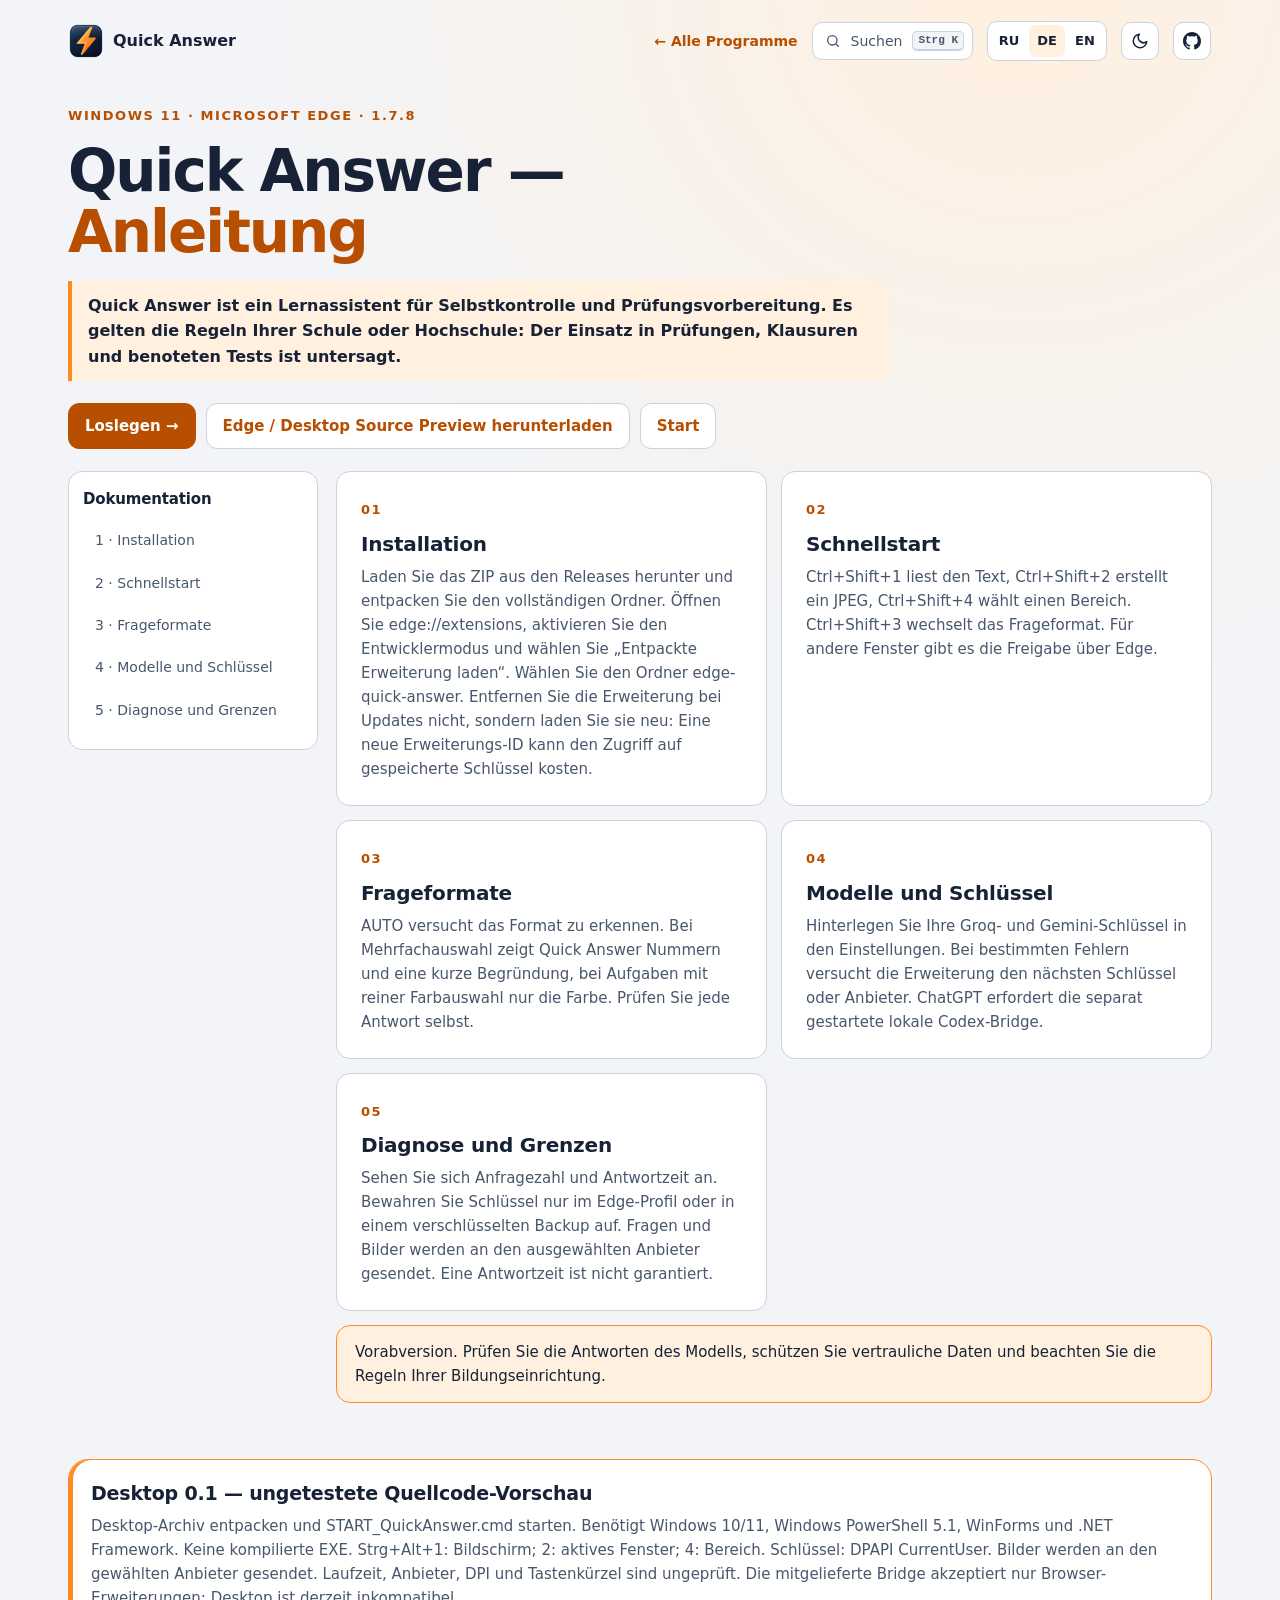
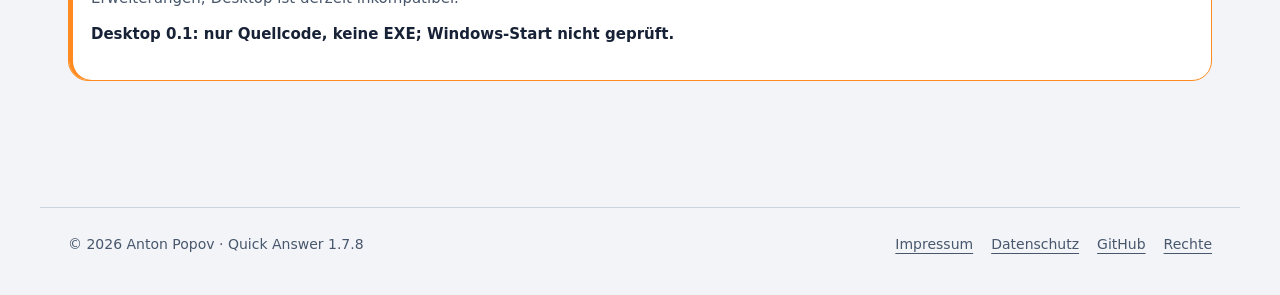
==== commit 9b95ec97: "kit: full brand in floating header, lighter pill transition" ====
--- a/docs/Guide-de.html
+++ b/docs/Guide-de.html
@@ -2,10 +2,10 @@
 <html lang="de"><head><meta charset="utf-8"><meta name="viewport" content="width=device-width,initial-scale=1"><meta name="color-scheme" content="light dark"><meta name="description" content="Quick Answer ist ein Lernassistent für Selbstkontrolle und Prüfungsvorbereitung in Microsoft Edge."><title>Quick Answer — Anleitung</title>
 <link rel="icon" href="assets/app-icon.png">
 <script src="assets/kit/kit-theme.js"></script>
-<link rel="stylesheet" href="assets/kit/kit.css?v=2026.11.05-1">
-<link rel="stylesheet" href="assets/site.css?v=2026.11.05-1">
-<script src="assets/kit/programs.js?v=2026.11.05-1" defer></script>
-<script src="assets/kit/kit.js?v=2026.11.05-1" defer></script>
+<link rel="stylesheet" href="assets/kit/kit.css?v=2026.11.06-1">
+<link rel="stylesheet" href="assets/site.css?v=2026.11.06-1">
+<script src="assets/kit/programs.js?v=2026.11.06-1" defer></script>
+<script src="assets/kit/kit.js?v=2026.11.06-1" defer></script>
 </head>
 <body class="ppk-page">
 <a class="ppk-skip" href="#main">Zum Inhalt</a>
--- a/docs/assets/kit/kit.css
+++ b/docs/assets/kit/kit.css
@@ -52,14 +52,17 @@
 .ppk-search-btn:has(svg)::before,.ppk-icon-btn:has(svg)::before,.ppk-btn-gh:has(svg)::before{display:none}
 
 /* ---------- header: static markup, JS only improves it ---------- */
-.ppk-nav-wrap{position:sticky;top:0;z-index:40;padding:10px 0 0;transition:padding .3s}
+.ppk-nav-wrap{position:sticky;top:0;z-index:40;padding:10px 0 0}
 .ppk-nav-wrap.ppk-floating{padding-inline:8px}
-.ppk-nav{max-width:var(--ppk-shell);margin:0 auto;display:flex;align-items:center;gap:14px;padding:10px 28px;border:1px solid transparent;border-radius:0;font:14px/1.3 var(--ppk-font);color:var(--ppk-ink);transition:max-width .35s cubic-bezier(.2,.8,.2,1),padding .35s cubic-bezier(.2,.8,.2,1),border-radius .35s,background-color .35s,box-shadow .35s}
+.ppk-nav{position:relative;isolation:isolate;max-width:var(--ppk-shell);margin:0 auto;display:flex;align-items:center;gap:14px;padding:10px 28px;border:1px solid transparent;border-radius:0;font:14px/1.3 var(--ppk-font);color:var(--ppk-ink);transition:border-color .25s,border-radius .25s}
+/* Glass pill is a separate layer: the header jump to the pill changes layout once, the glass, blur and shadow only fade in (opacity), so scrolling past the threshold stays cheap. */
+.ppk-nav::before{content:"";position:absolute;inset:-1px;z-index:-1;border-radius:inherit;background:var(--ppk-glass);-webkit-backdrop-filter:blur(14px) saturate(1.4);backdrop-filter:blur(14px) saturate(1.4);box-shadow:0 10px 30px -18px rgba(0,0,0,.35);opacity:0;pointer-events:none;transition:opacity .25s}
 .ppk-nav *,.ppk-nav *::before,.ppk-nav *::after{box-sizing:border-box}
-.ppk-floating .ppk-nav{max-width:980px;padding:8px 10px 8px 16px;border-color:var(--ppk-line);border-radius:var(--ppk-radius-pill);background:var(--ppk-glass);-webkit-backdrop-filter:blur(14px) saturate(1.4);backdrop-filter:blur(14px) saturate(1.4);box-shadow:0 10px 30px -18px rgba(0,0,0,.35)}
+.ppk-floating .ppk-nav{max-width:980px;padding:8px 10px 8px 16px;border-color:var(--ppk-line);border-radius:var(--ppk-radius-pill)}
+.ppk-floating .ppk-nav::before{opacity:1}
 .ppk-brand{display:flex;align-items:center;gap:10px;min-width:0;font-size:16px;font-weight:750;color:var(--ppk-ink);text-decoration:none;white-space:nowrap}
 .ppk-brand img{width:34px;height:34px;flex:none;border-radius:9px}
-.ppk-brand span{overflow:hidden;text-overflow:ellipsis}
+.ppk-brand span{overflow:hidden;text-overflow:ellipsis;padding:3px 4px 3px 0;margin:-3px -4px -3px 0}
 .ppk-spacer{flex:1}
 .ppk-back{display:inline-flex;align-items:center;min-height:38px;font-size:14px;font-weight:650;color:var(--ppk-accent);text-decoration:none;white-space:nowrap}
 .ppk-back:hover{text-decoration:underline;text-underline-offset:4px}
@@ -237,7 +240,7 @@
 }
 
 @media (prefers-reduced-motion:reduce){
-  .ppk-nav-wrap,.ppk-nav,.ppk-pill,.ppk-btn,.ppk-chips span,.ppk-app-card,.ppk-reveal,.ppk-progress i,.ppk-page{transition:none!important}
+  .ppk-nav-wrap,.ppk-nav,.ppk-nav::before,.ppk-pill,.ppk-btn,.ppk-chips span,.ppk-app-card,.ppk-reveal,.ppk-progress i,.ppk-page{transition:none!important}
   .ppk-palette,.ppk-app-card,.ppk-rows li,.ppk-cursor,.ppk-live::before{animation:none!important}
   html.ppk-js .ppk-reveal:not(.ppk-in){opacity:1;transform:none}
 }
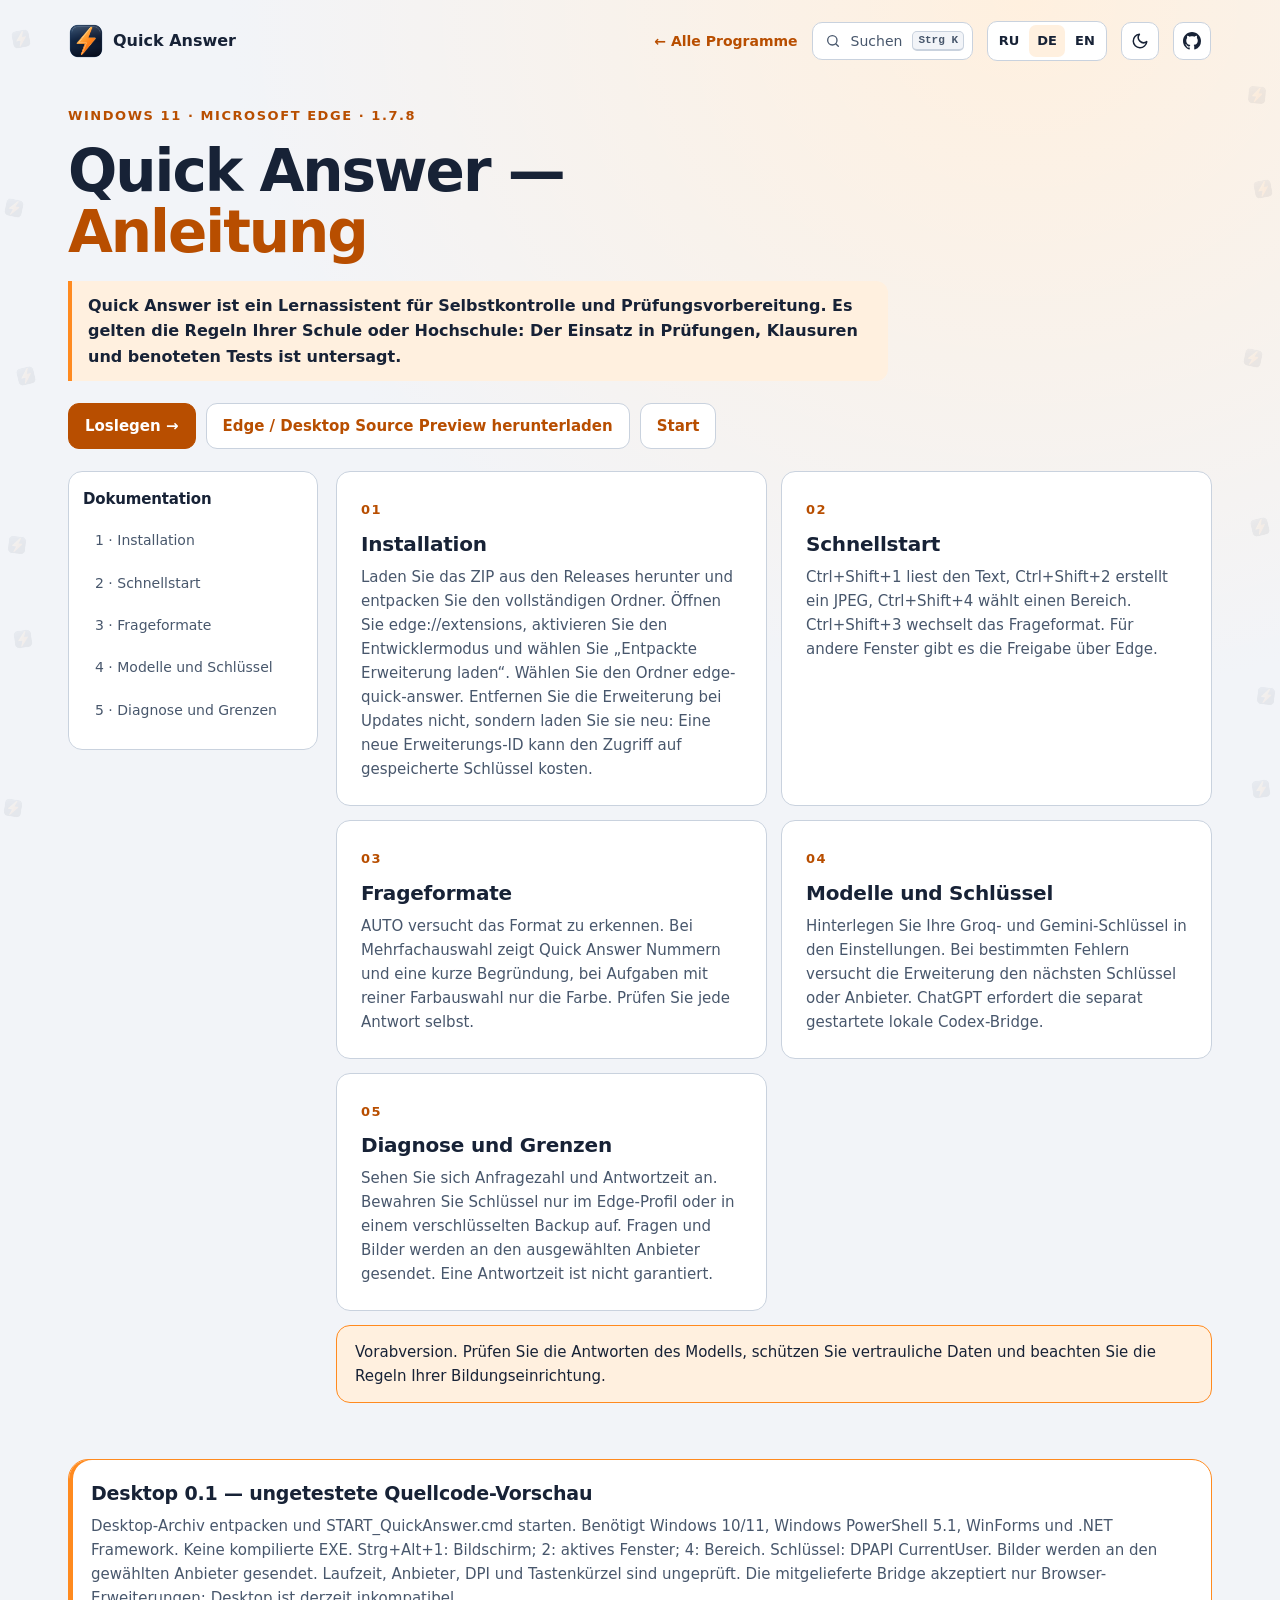
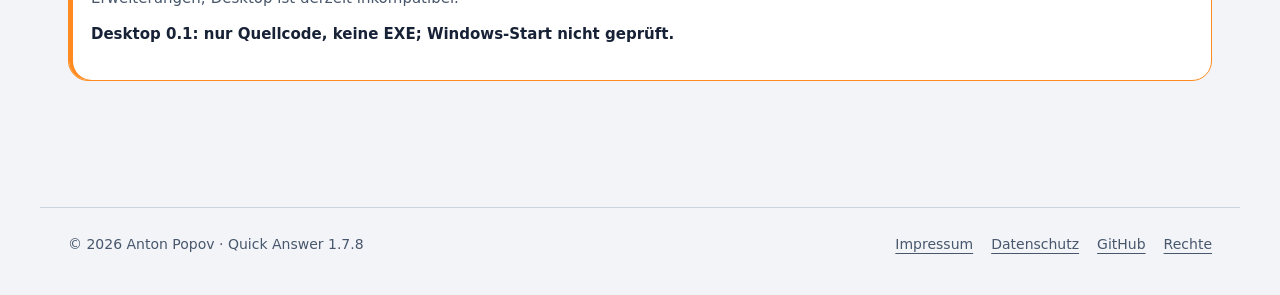
==== commit cbc1516e: "kit: quiet side decor of program icons on wide screens One fixed, aria-hidden layer in the page marg" ====
--- a/docs/Guide-de.html
+++ b/docs/Guide-de.html
@@ -2,10 +2,10 @@
 <html lang="de"><head><meta charset="utf-8"><meta name="viewport" content="width=device-width,initial-scale=1"><meta name="color-scheme" content="light dark"><meta name="description" content="Quick Answer ist ein Lernassistent für Selbstkontrolle und Prüfungsvorbereitung in Microsoft Edge."><title>Quick Answer — Anleitung</title>
 <link rel="icon" href="assets/app-icon.png">
 <script src="assets/kit/kit-theme.js"></script>
-<link rel="stylesheet" href="assets/kit/kit.css?v=2026.11.06-1">
-<link rel="stylesheet" href="assets/site.css?v=2026.11.06-1">
-<script src="assets/kit/programs.js?v=2026.11.06-1" defer></script>
-<script src="assets/kit/kit.js?v=2026.11.06-1" defer></script>
+<link rel="stylesheet" href="assets/kit/kit.css?v=2026.11.06-2">
+<link rel="stylesheet" href="assets/site.css?v=2026.11.06-2">
+<script src="assets/kit/programs.js?v=2026.11.06-2" defer></script>
+<script src="assets/kit/kit.js?v=2026.11.06-2" defer></script>
 </head>
 <body class="ppk-page">
 <a class="ppk-skip" href="#main">Zum Inhalt</a>
--- a/docs/assets/kit/kit.css
+++ b/docs/assets/kit/kit.css
@@ -245,3 +245,18 @@
   html.ppk-js .ppk-reveal:not(.ppk-in){opacity:1;transform:none}
 }
 @media (forced-colors:active){.ppk-pitem[aria-selected="true"]{outline:2px solid Highlight}.ppk-tabs button[aria-selected="true"]{outline:2px solid Highlight}}
+
+/* side decor (kit.js builds it on screens >= 1280px; nothing without JS) */
+.ppk-decor{display:none}
+@media (min-width:1280px){
+  .ppk-decor{display:block;position:fixed;inset:0;z-index:0;overflow:hidden;pointer-events:none;container-type:inline-size;opacity:0;transition:opacity 1.2s ease}
+  .ppk-decor.ppk-decor-on{opacity:1}
+  .ppk-decor-side{position:absolute;top:0;bottom:0;width:calc((100cqi - var(--ppk-decor-shell,var(--ppk-shell)))/2);animation:ppk-decor-drift 90s ease-in-out infinite alternate;will-change:transform}
+  .ppk-decor-l{left:0}
+  .ppk-decor-r{right:0;animation-direction:alternate-reverse}
+  .ppk-decor-i{--ppk-sz:clamp(18px,calc(var(--ppk-k,1) * ((100cqi - var(--ppk-decor-shell,var(--ppk-shell)))/2 - 28px)),72px);position:absolute;top:var(--ppk-y,0);left:calc(var(--ppk-x,.5) * (100% - 1.2 * var(--ppk-sz)) + .1 * var(--ppk-sz));width:var(--ppk-sz);height:var(--ppk-sz);object-fit:contain;opacity:.06;transform:rotate(var(--ppk-r,0deg));user-select:none}
+  [data-theme="dark"] .ppk-decor-i{opacity:.08}
+}
+@keyframes ppk-decor-drift{from{transform:translateY(-10px)}to{transform:translateY(10px)}}
+@media print{.ppk-decor{display:none!important}}
+@media (prefers-reduced-motion:reduce){.ppk-decor{transition:none}.ppk-decor-side{animation:none;will-change:auto}}
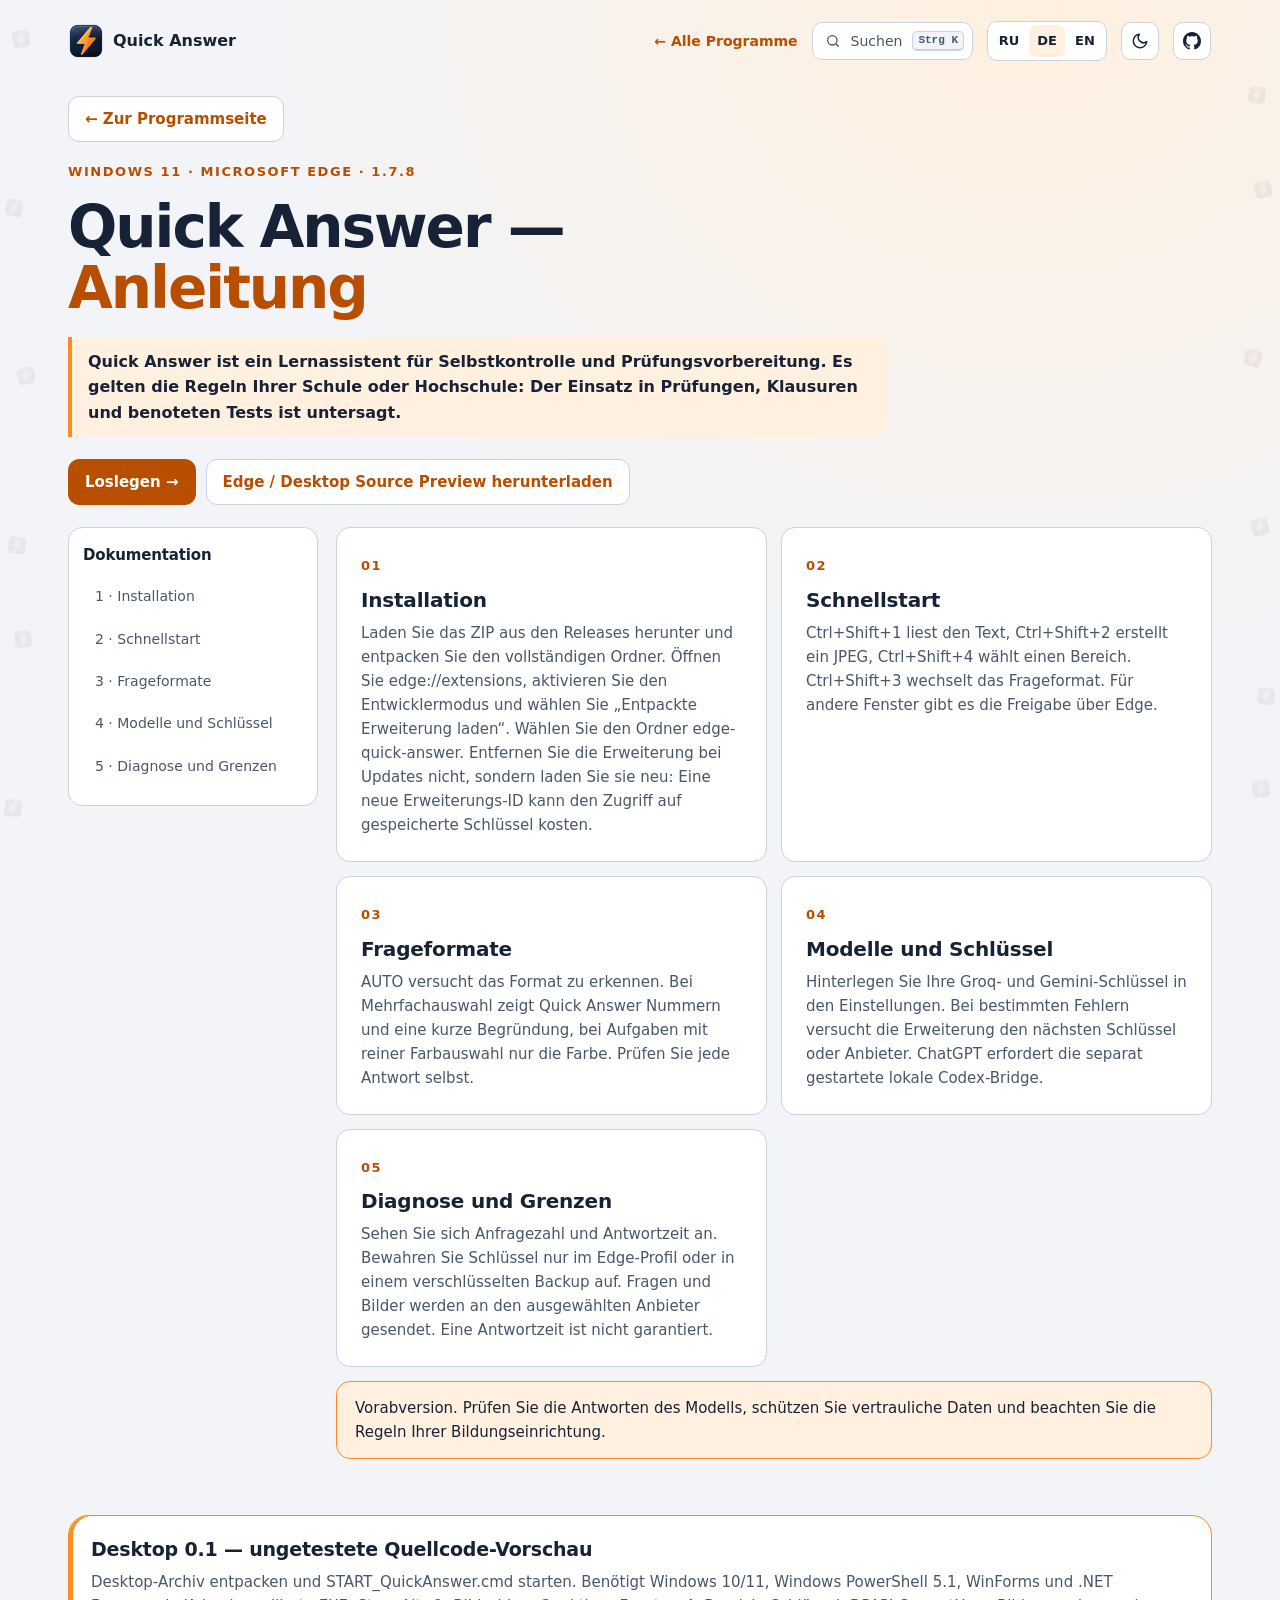
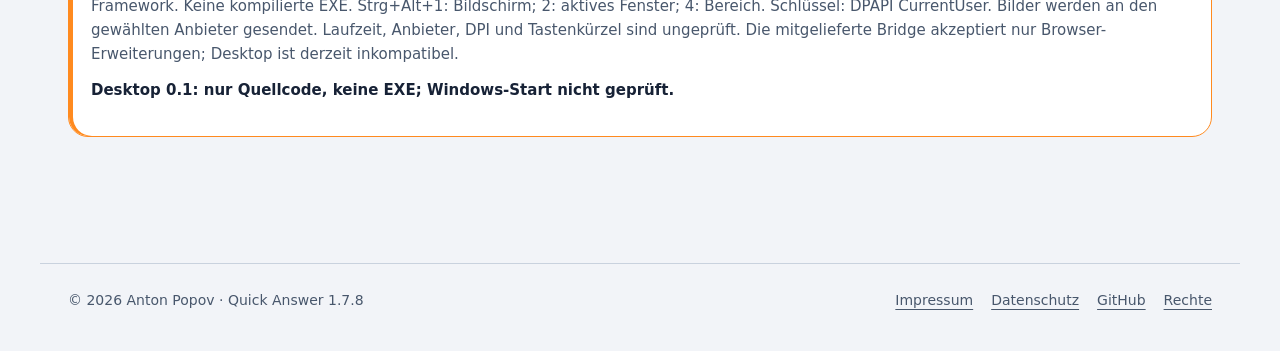
==== commit 7db229e8: "guide: button back to the program page Every guide page opens with a visible link to the program's o" ====
--- a/docs/Guide-de.html
+++ b/docs/Guide-de.html
@@ -3,7 +3,7 @@
 <link rel="icon" href="assets/app-icon.png">
 <script src="assets/kit/kit-theme.js"></script>
 <link rel="stylesheet" href="assets/kit/kit.css?v=2026.11.06-2">
-<link rel="stylesheet" href="assets/site.css?v=2026.11.06-2">
+<link rel="stylesheet" href="assets/site.css?v=2026.11.06-2-g1">
 <script src="assets/kit/programs.js?v=2026.11.06-2" defer></script>
 <script src="assets/kit/kit.js?v=2026.11.06-2" defer></script>
 </head>
@@ -13,10 +13,11 @@
 <nav class="ppk-nav" aria-label="Hauptnavigation"><a class="ppk-brand" href="index.html"><img src="assets/app-icon.png" alt="" width="34" height="34"><span>Quick Answer</span></a><span class="ppk-spacer"></span><a class="ppk-back" href="https://popovantondev.github.io/popovantondev/index.html">← Alle Programme</a><button class="ppk-search-btn" type="button" data-ppk-open-search aria-label="Programme durchsuchen"><span>Suchen</span><kbd>Strg K</kbd></button><div class="ppk-langs"><a href="Guide-ru.html" lang="ru" hreflang="ru">RU</a><a href="Guide-de.html" lang="de" hreflang="de" aria-current="page">DE</a><a href="Guide-en.html" lang="en" hreflang="en">EN</a></div><button class="ppk-icon-btn ppk-theme-btn" type="button" data-ppk-theme aria-label="Farbschema wechseln"></button><a class="ppk-icon-btn ppk-gh-btn" href="https://github.com/popovantondev/QuickAnswer" aria-label="GitHub"></a></nav>
 </div>
 <main class="ppk-shell qa-guide" id="main">
+<p class="qa-guide-home"><a class="ppk-btn" href="index.html">← Zur Programmseite</a></p>
 <header class="qa-guide-head"><p class="qa-kicker">Windows 11 · Microsoft Edge · 1.7.8</p>
 <h1>Quick Answer —<br><em>Anleitung</em></h1>
 <p class="qa-rules">Quick Answer ist ein Lernassistent für Selbstkontrolle und Prüfungsvorbereitung. Es gelten die Regeln Ihrer Schule oder Hochschule: Der Einsatz in Prüfungen, Klausuren und benoteten Tests ist untersagt.</p>
-<div class="ppk-actions"><a class="ppk-btn ppk-btn-primary" href="#step-1">Loslegen →</a><a class="ppk-btn" href="https://github.com/popovantondev/QuickAnswer/releases/tag/v1.7.8-desktop-0.1-preview">Edge / Desktop Source Preview herunterladen</a><a class="ppk-btn" href="index.html">Start</a></div></header>
+<div class="ppk-actions"><a class="ppk-btn ppk-btn-primary" href="#step-1">Loslegen →</a><a class="ppk-btn" href="https://github.com/popovantondev/QuickAnswer/releases/tag/v1.7.8-desktop-0.1-preview">Edge / Desktop Source Preview herunterladen</a></div></header>
 <div class="qa-guide-layout"><aside class="qa-toc" aria-label="Dokumentation"><h2>Dokumentation</h2><a href="#step-1">1 · Installation</a><a href="#step-2">2 · Schnellstart</a><a href="#step-3">3 · Frageformate</a><a href="#step-4">4 · Modelle und Schlüssel</a><a href="#step-5">5 · Diagnose und Grenzen</a></aside>
 <div class="qa-steps"><section class="qa-step" id="step-1"><span class="qa-step-no">01</span><h2>Installation</h2><p>Laden Sie das ZIP aus den Releases herunter und entpacken Sie den vollständigen Ordner. Öffnen Sie edge://extensions, aktivieren Sie den Entwicklermodus und wählen Sie „Entpackte Erweiterung laden“. Wählen Sie den Ordner edge-quick-answer. Entfernen Sie die Erweiterung bei Updates nicht, sondern laden Sie sie neu: Eine neue Erweiterungs-ID kann den Zugriff auf gespeicherte Schlüssel kosten.</p></section><section class="qa-step" id="step-2"><span class="qa-step-no">02</span><h2>Schnellstart</h2><p>Ctrl+Shift+1 liest den Text, Ctrl+Shift+2 erstellt ein JPEG, Ctrl+Shift+4 wählt einen Bereich. Ctrl+Shift+3 wechselt das Frageformat. Für andere Fenster gibt es die Freigabe über Edge.</p></section><section class="qa-step" id="step-3"><span class="qa-step-no">03</span><h2>Frageformate</h2><p>AUTO versucht das Format zu erkennen. Bei Mehrfachauswahl zeigt Quick Answer Nummern und eine kurze Begründung, bei Aufgaben mit reiner Farbauswahl nur die Farbe. Prüfen Sie jede Antwort selbst.</p></section><section class="qa-step" id="step-4"><span class="qa-step-no">04</span><h2>Modelle und Schlüssel</h2><p>Hinterlegen Sie Ihre Groq- und Gemini-Schlüssel in den Einstellungen. Bei bestimmten Fehlern versucht die Erweiterung den nächsten Schlüssel oder Anbieter. ChatGPT erfordert die separat gestartete lokale Codex-Bridge.</p></section><section class="qa-step" id="step-5"><span class="qa-step-no">05</span><h2>Diagnose und Grenzen</h2><p>Sehen Sie sich Anfragezahl und Antwortzeit an. Bewahren Sie Schlüssel nur im Edge-Profil oder in einem verschlüsselten Backup auf. Fragen und Bilder werden an den ausgewählten Anbieter gesendet. Eine Antwortzeit ist nicht garantiert.</p></section><p class="qa-note">Vorabversion. Prüfen Sie die Antworten des Modells, schützen Sie vertrauliche Daten und beachten Sie die Regeln Ihrer Bildungseinrichtung.</p></div></div>
 <section class="ppk-section" id="desktop"><div class="qa-card qa-card-warn"><h2>Desktop 0.1 — ungetestete Quellcode-Vorschau</h2><p>Desktop-Archiv entpacken und START_QuickAnswer.cmd starten. Benötigt Windows 10/11, Windows PowerShell 5.1, WinForms und .NET Framework. Keine kompilierte EXE. Strg+Alt+1: Bildschirm; 2: aktives Fenster; 4: Bereich. Schlüssel: DPAPI CurrentUser. Bilder werden an den gewählten Anbieter gesendet. Laufzeit, Anbieter, DPI und Tastenkürzel sind ungeprüft. Die mitgelieferte Bridge akzeptiert nur Browser-Erweiterungen; Desktop ist derzeit inkompatibel.</p><p><strong>Desktop 0.1: nur Quellcode, keine EXE; Windows-Start nicht geprüft.</strong></p></div></section>
--- a/docs/assets/site.css
+++ b/docs/assets/site.css
@@ -51,6 +51,8 @@
 
 /* Guide */
 .qa-guide{padding-bottom:10px}
+.qa-guide-home{margin:24px 0 0}
+.qa-guide-home+.qa-guide-head{margin-top:20px}
 .qa-guide-head{margin:34px 0 22px;max-width:820px}
 .qa-kicker{margin:0 0 6px;color:var(--ppk-accent);font-size:13px;font-weight:800;letter-spacing:.12em;text-transform:uppercase}
 .qa-guide-layout{display:grid;grid-template-columns:250px minmax(0,1fr);gap:18px;align-items:start}
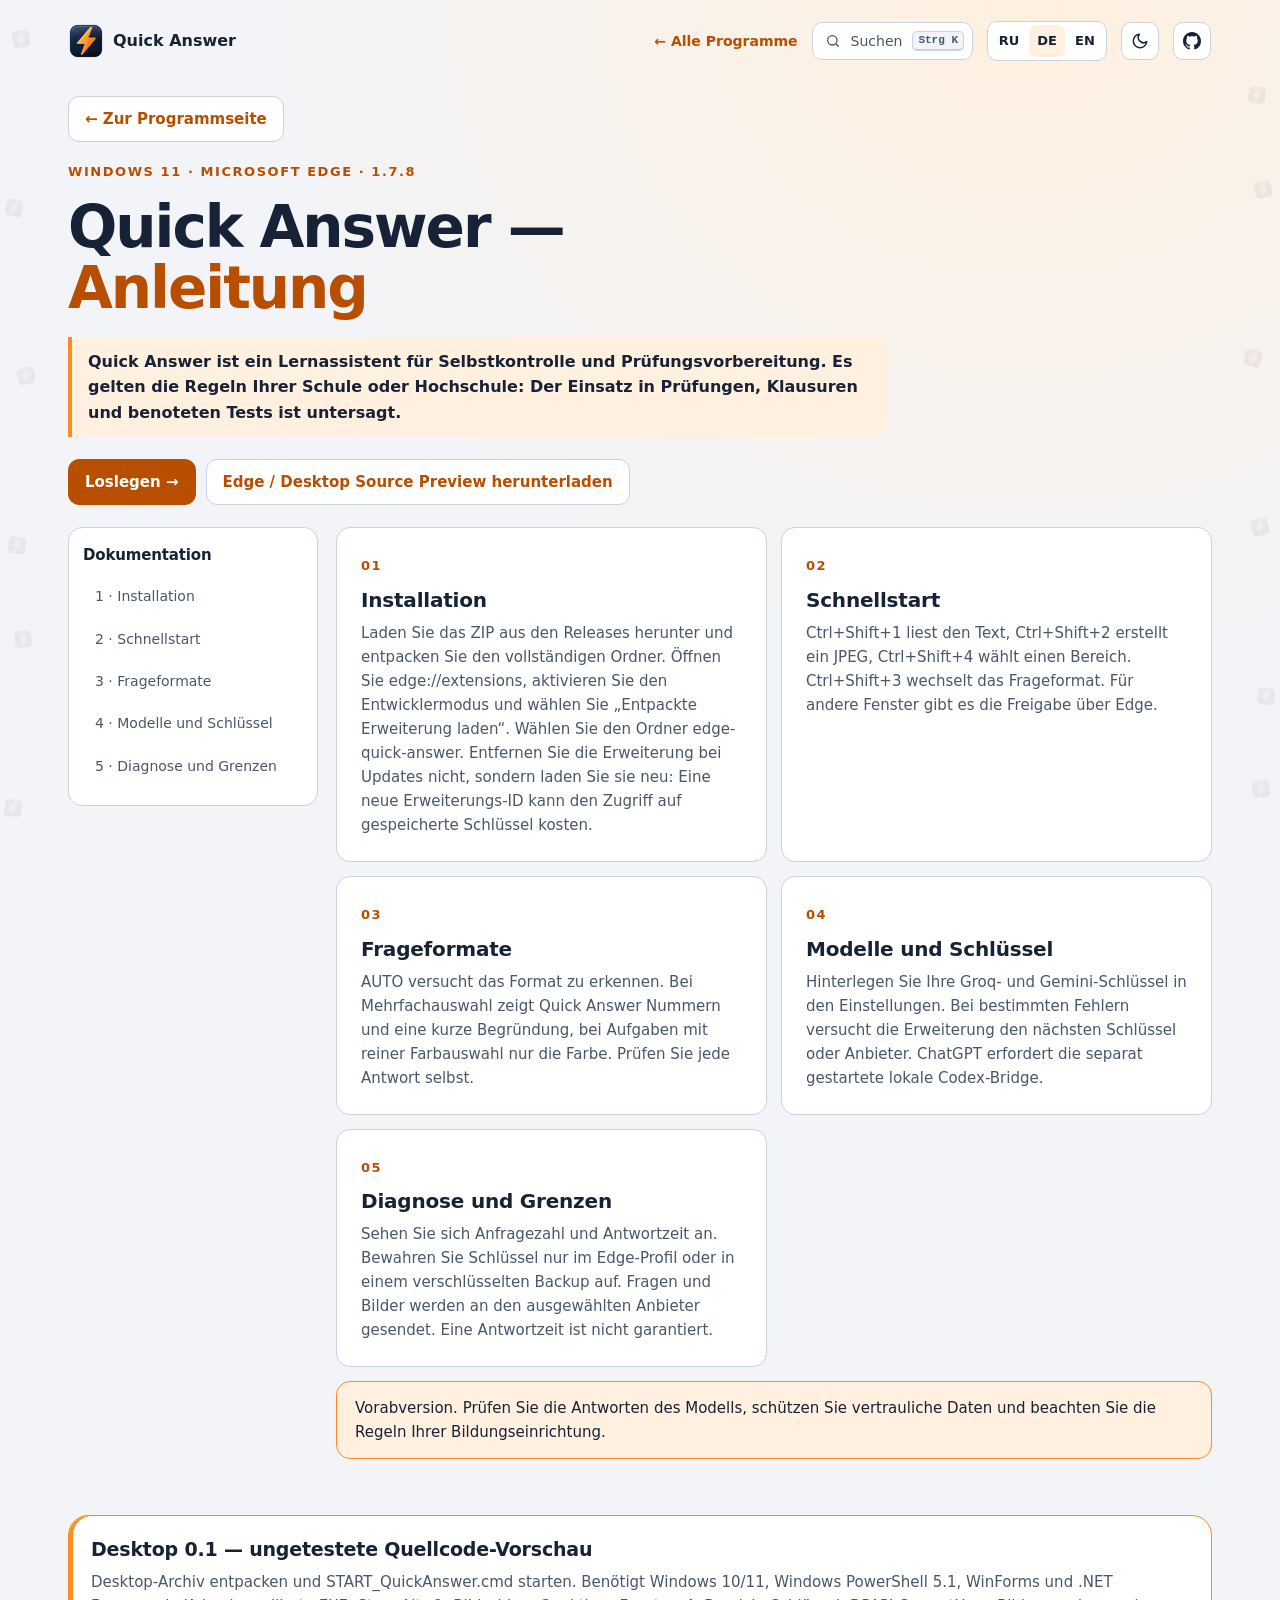
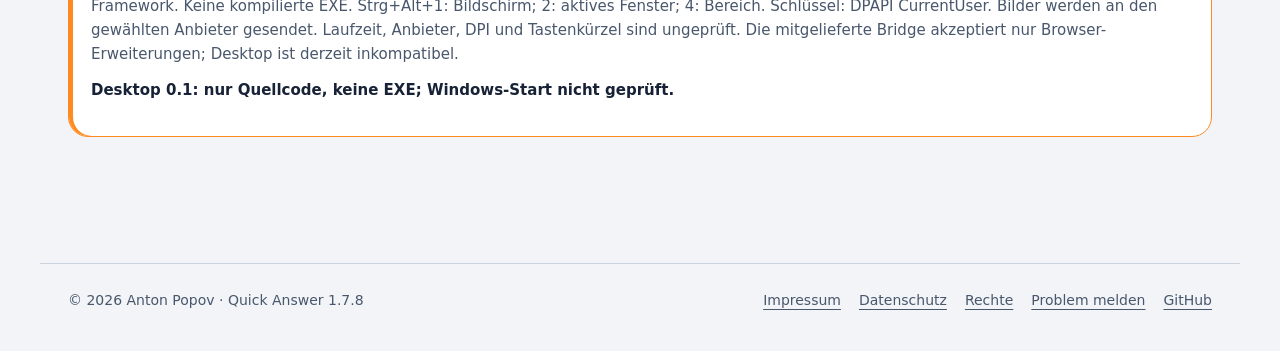
==== commit 80ed0dfe: "site: one tab title pattern and one footer across programs Landing titles name the program and what " ====
--- a/docs/Guide-de.html
+++ b/docs/Guide-de.html
@@ -24,7 +24,7 @@
 </main>
 <footer class="ppk-footer">
 <span>© 2026 Anton Popov · Quick Answer 1.7.8</span>
-<nav aria-label="Rechtliches"><a href="https://popovantondev.github.io/popovantondev/impressum.html">Impressum</a><a href="https://popovantondev.github.io/popovantondev/datenschutz.html">Datenschutz</a><a href="https://github.com/popovantondev/QuickAnswer">GitHub</a><a href="https://github.com/popovantondev/QuickAnswer/blob/main/docs/RIGHTS.de.md">Rechte</a></nav>
+<nav aria-label="Rechtliches"><a href="https://popovantondev.github.io/popovantondev/impressum.html">Impressum</a><a href="https://popovantondev.github.io/popovantondev/datenschutz.html">Datenschutz</a><a href="https://github.com/popovantondev/QuickAnswer/blob/main/docs/RIGHTS.de.md">Rechte</a><a href="https://github.com/popovantondev/QuickAnswer/issues/new">Problem melden</a><a href="https://github.com/popovantondev/QuickAnswer">GitHub</a></nav>
 </footer>
 </body>
 </html>
